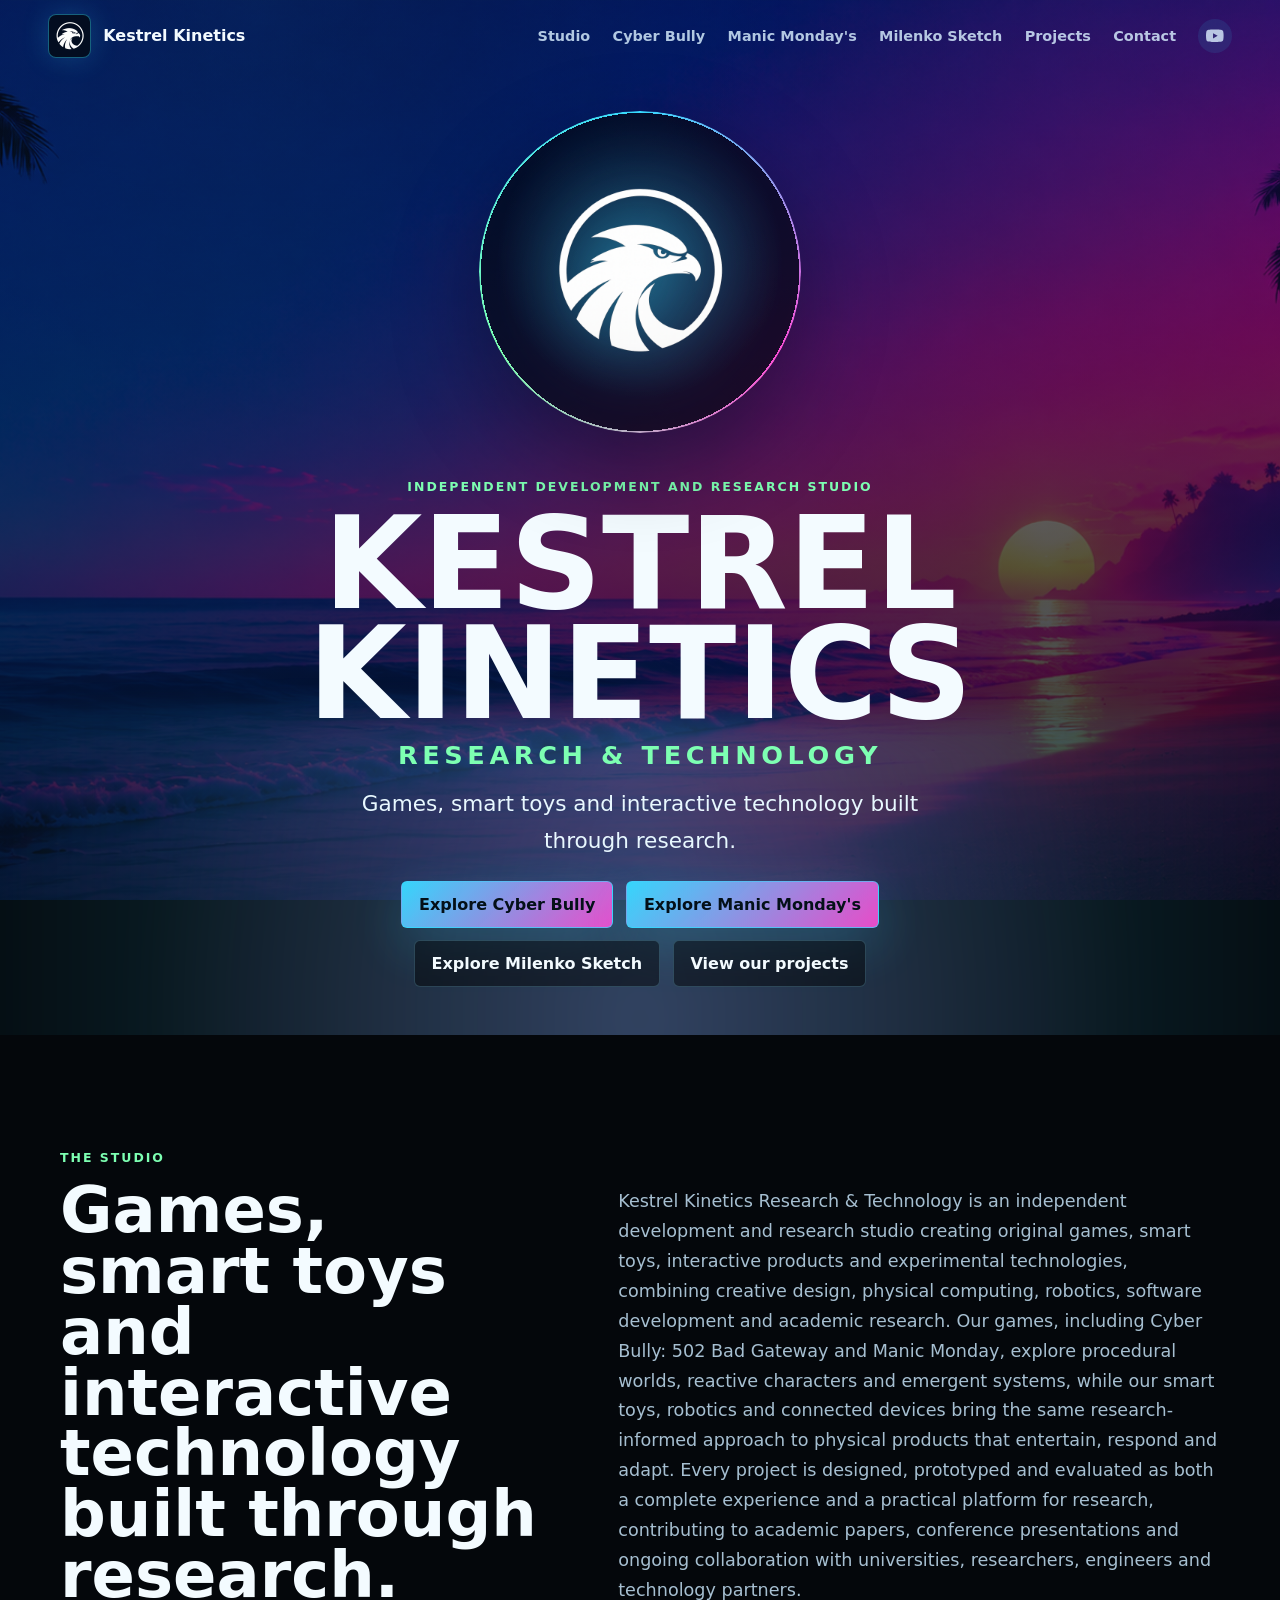
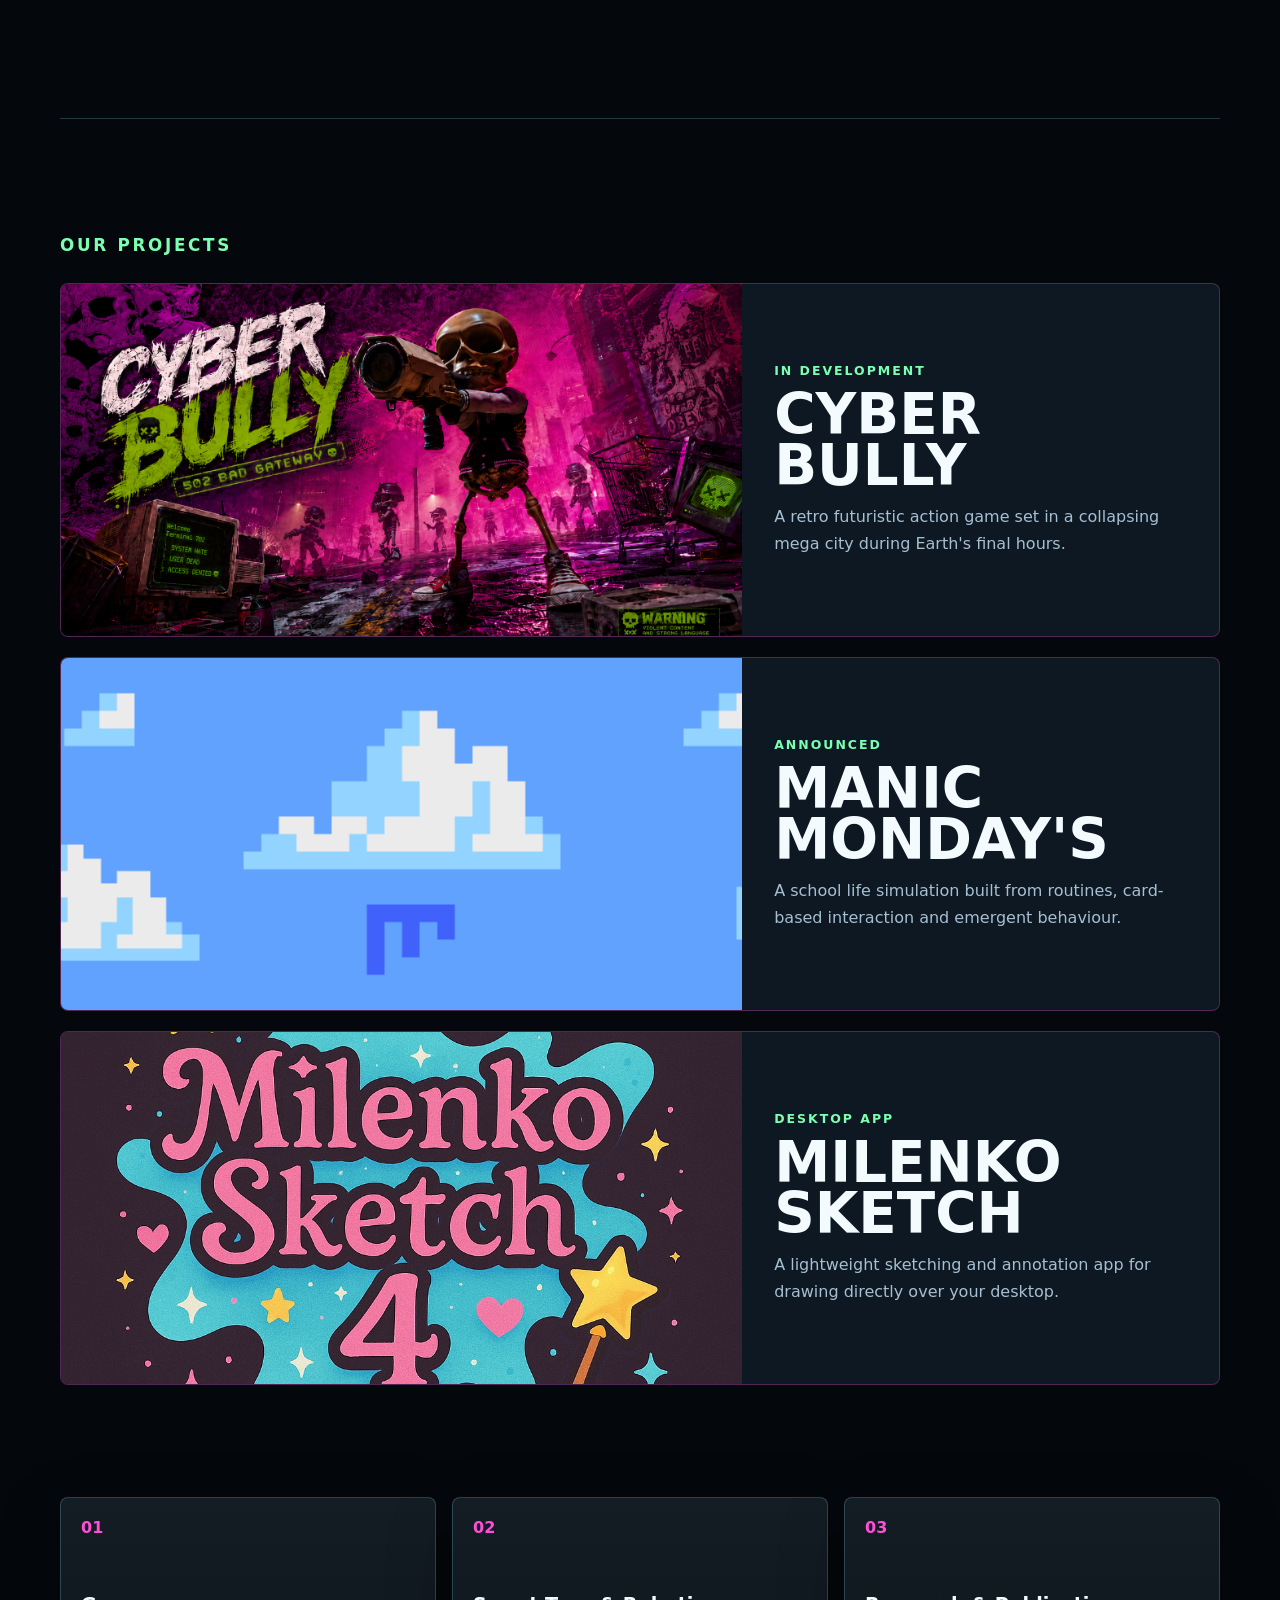
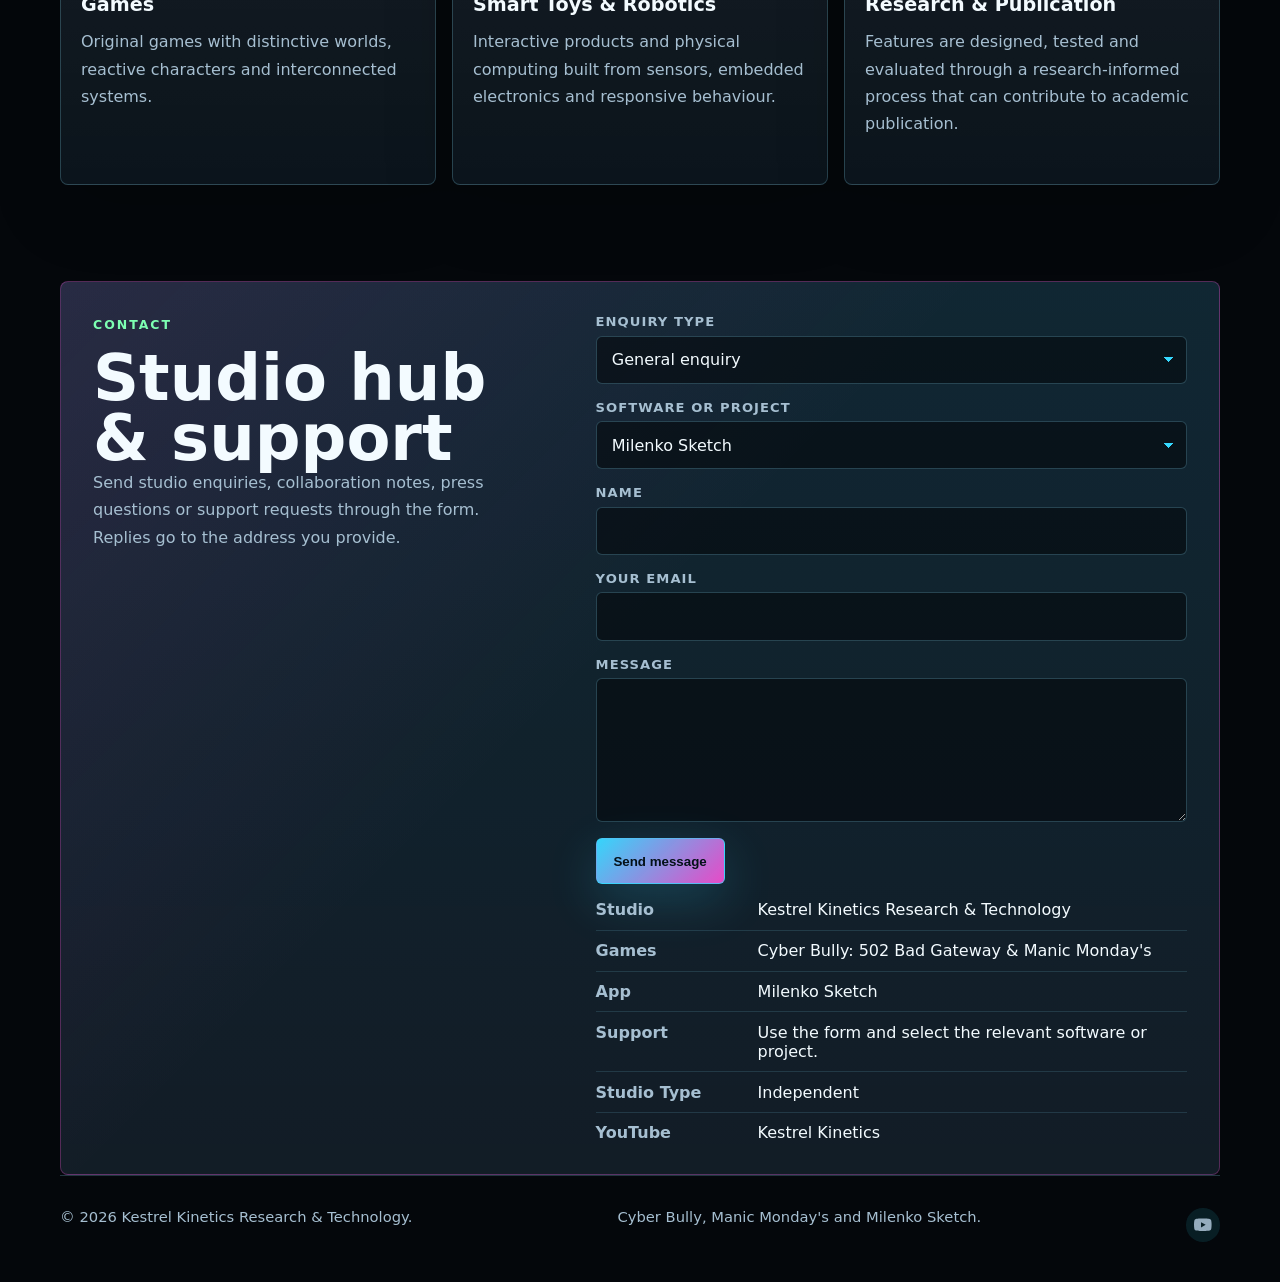
==== index.html @ 4577c418 "Update navigation links and adjust project media styles for improved layout" ====
<!doctype html>
<html lang="en">
  <head>
    <meta charset="utf-8">
    <meta name="viewport" content="width=device-width, initial-scale=1">
    <meta name="description" content="Kestrel Kinetics Research & Technology is an independent development and research studio creating original games, smart toys, interactive products and experimental technologies.">
    <meta property="og:title" content="Kestrel Kinetics Research & Technology">
    <meta property="og:description" content="Games, smart toys, robotics and interactive technology built through research.">
    <meta property="og:type" content="website">
    <meta property="og:image" content="assets/images/studio/kestrel-logo.png">
    <meta name="theme-color" content="#071018">
    <title>Kestrel Kinetics Research &amp; Technology</title>
    <link rel="icon" href="assets/icons/kestrel.ico">
    <link rel="preload" href="assets/images/studio/background.png" as="image">
    <link rel="preload" href="assets/images/studio/kestrel-logo.png" as="image">
    <link rel="preload" href="assets/images/cyber-bully/gallery/title.png" as="image">
    <link rel="stylesheet" href="assets/styles.css">
  </head>
  <body class="studio-page">
    <header class="site-header" data-header>
      <a class="brand" href="./" aria-label="Kestrel Kinetics home">
        <span class="brand-logo-frame">
          <img class="brand-logo" src="assets/images/studio/kestrel-logo.png" alt="">
        </span>
        <span class="brand-name">
          <span>Kestrel Kinetics</span>
        </span>
      </a>
      <nav class="site-nav" aria-label="Primary navigation">
        <a href="./">Studio</a>
        <a href="cyber-bully/">Cyber Bully</a>
        <a href="manic-mondays/">Manic Monday's</a>
        <a href="milenko-sketch/">Milenko Sketch</a>
        <a href="#projects">Projects</a>
        <a href="#contact">Contact</a>
        <a class="social-link" href="https://www.youtube.com/channel/UCz3y3QE94tcpIeu4bHGpVcw" target="_blank" rel="noopener" aria-label="Kestrel Kinetics on YouTube">
          <svg viewBox="0 0 24 24" aria-hidden="true" focusable="false"><path d="M23.5 6.2a3 3 0 0 0-2.1-2.1C19.4 3.5 12 3.5 12 3.5s-7.4 0-9.4.6A3 3 0 0 0 .5 6.2 31.6 31.6 0 0 0 0 12a31.6 31.6 0 0 0 .5 5.8 3 3 0 0 0 2.1 2.1c2 .6 9.4.6 9.4.6s7.4 0 9.4-.6a3 3 0 0 0 2.1-2.1A31.6 31.6 0 0 0 24 12a31.6 31.6 0 0 0-.5-5.8ZM9.6 15.6V8.4l6.3 3.6Z"/></svg>
        </a>
      </nav>
    </header>

    <main id="top">
      <section class="studio-hero" aria-label="Kestrel Kinetics Research & Technology studio introduction">
        <div class="studio-logo-stage">
          <span class="studio-logo-ring" aria-hidden="true"></span>
          <img src="assets/images/studio/kestrel-logo.png" alt="Kestrel Kinetics Research & Technology logo">
        </div>
        <div class="studio-hero-copy">
          <p class="eyebrow">Independent development and research studio</p>
          <h1 class="studio-title">
            <span>Kestrel Kinetics</span>
            <span class="title-subtitle">Research &amp; Technology</span>
          </h1>
          <p class="hero-copy">Games, smart toys and interactive technology built through research.</p>
          <div class="hero-actions">
            <a class="button button-primary" href="cyber-bully/">Explore Cyber Bully</a>
            <a class="button button-primary" href="manic-mondays/">Explore Manic Monday's</a>
            <a class="button button-secondary" href="milenko-sketch/">Explore Milenko Sketch</a>
            <a class="button button-secondary" href="#projects">View our projects</a>
          </div>
        </div>
      </section>

      <section class="section split" id="studio">
        <div>
          <p class="eyebrow">The studio</p>
          <h2>Games, smart toys and interactive technology built through research.</h2>
        </div>
        <div class="intro-copy">
          <p>Kestrel Kinetics Research &amp; Technology is an independent development and research studio creating original games, smart toys, interactive products and experimental technologies, combining creative design, physical computing, robotics, software development and academic research. Our games, including Cyber Bully: 502 Bad Gateway and Manic Monday, explore procedural worlds, reactive characters and emergent systems, while our smart toys, robotics and connected devices bring the same research-informed approach to physical products that entertain, respond and adapt. Every project is designed, prototyped and evaluated as both a complete experience and a practical platform for research, contributing to academic papers, conference presentations and ongoing collaboration with universities, researchers, engineers and technology partners.</p>
        </div>
      </section>

      <section class="section project-section" id="projects">
        <div class="section-heading">
          <p class="eyebrow">Our projects</p>
        </div>
        <div class="project-grid">
          <a class="project-panel" href="cyber-bully/">
            <span class="project-media">
              <img src="assets/images/cyber-bully/gallery/title.png" alt="Cyber Bully: 502 Bad Gateway title art with a skeletal fighter in a neon ruined city.">
            </span>
            <span class="project-copy">
              <span class="project-kicker">In development</span>
              <strong>Cyber Bully</strong>
              <span>A retro futuristic action game set in a collapsing mega city during Earth's final hours.</span>
            </span>
          </a>
          <a class="project-panel" href="manic-mondays/">
            <span class="project-media">
              <img src="assets/images/manic-mondays/EdSplashV4.bmp" alt="Manic Monday's concept splash art.">
            </span>
            <span class="project-copy">
              <span class="project-kicker">Announced</span>
              <strong>Manic Monday's</strong>
              <span>A school life simulation built from routines, card-based interaction and emergent behaviour.</span>
            </span>
          </a>
          <a class="project-panel" href="milenko-sketch/">
            <span class="project-media">
              <img src="assets/images/milenko-sketch/hero.png" alt="Milenko Sketch app mockup showing a transparent desktop drawing overlay with animation and palette tools.">
            </span>
            <span class="project-copy">
              <span class="project-kicker">Desktop app</span>
              <strong>Milenko Sketch</strong>
              <span>A lightweight sketching and annotation app for drawing directly over your desktop.</span>
            </span>
          </a>
        </div>
      </section>

      <section class="feature-grid" aria-label="Studio focus areas">
        <article class="feature-card">
          <span class="card-number">01</span>
          <h3>Games</h3>
          <p>Original games with distinctive worlds, reactive characters and interconnected systems.</p>
        </article>
        <article class="feature-card">
          <span class="card-number">02</span>
          <h3>Smart Toys &amp; Robotics</h3>
          <p>Interactive products and physical computing built from sensors, embedded electronics and responsive behaviour.</p>
        </article>
        <article class="feature-card">
          <span class="card-number">03</span>
          <h3>Research &amp; Publication</h3>
          <p>Features are designed, tested and evaluated through a research-informed process that can contribute to academic publication.</p>
        </article>
      </section>

      <section class="press-band contact-band" id="contact">
        <div>
          <p class="eyebrow">Contact</p>
          <h2>Studio hub &amp; support</h2>
          <p>Send studio enquiries, collaboration notes, press questions or support requests through the form. Replies go to the address you provide.</p>
        </div>
        <div class="contact-panel">
          <form class="contact-form" action="/api/contact" method="post" data-contact-form>
            <label class="form-field">
              <span>Enquiry type</span>
              <select name="type" required>
                <option value="General enquiry">General enquiry</option>
                <option value="Support">Support</option>
                <option value="Press or collaboration">Press or collaboration</option>
              </select>
            </label>
            <label class="form-field">
              <span>Software or project</span>
              <select name="project" required>
                <option value="Milenko Sketch">Milenko Sketch</option>
                <option value="Cyber Bully">Cyber Bully</option>
                <option value="Manic Monday's">Manic Monday's</option>
              </select>
            </label>
            <label class="form-field">
              <span>Name</span>
              <input type="text" name="name" autocomplete="name" maxlength="80" required>
            </label>
            <label class="form-field">
              <span>Your email</span>
              <input type="email" name="email" autocomplete="email" maxlength="254" required>
            </label>
            <label class="form-field">
              <span>Message</span>
              <textarea name="message" rows="6" maxlength="3000" required></textarea>
            </label>
            <label class="contact-honeypot" aria-hidden="true">
              <span>Website</span>
              <input type="text" name="website" tabindex="-1" autocomplete="off">
            </label>
            <div class="contact-actions">
              <button class="button button-primary" type="submit">Send message</button>
              <p class="contact-status" data-contact-status role="status" aria-live="polite"></p>
            </div>
          </form>
          <dl class="facts">
            <div>
              <dt>Studio</dt>
              <dd>Kestrel Kinetics Research &amp; Technology</dd>
            </div>
            <div>
              <dt>Games</dt>
              <dd><a href="cyber-bully/">Cyber Bully: 502 Bad Gateway</a> &amp; <a href="manic-mondays/">Manic Monday's</a></dd>
            </div>
            <div>
              <dt>App</dt>
              <dd><a href="milenko-sketch/">Milenko Sketch</a></dd>
            </div>
            <div>
              <dt>Support</dt>
              <dd>Use the form and select the relevant software or project.</dd>
            </div>
            <div>
              <dt>Studio Type</dt>
              <dd>Independent</dd>
            </div>
            <div>
              <dt>YouTube</dt>
              <dd><a href="https://www.youtube.com/channel/UCz3y3QE94tcpIeu4bHGpVcw" target="_blank" rel="noopener">Kestrel Kinetics</a></dd>
            </div>
          </dl>
        </div>
      </section>
    </main>

    <footer class="site-footer">
      <span>&copy; <span data-year>2026</span> Kestrel Kinetics Research &amp; Technology.</span>
      <span><a href="cyber-bully/">Cyber Bully</a>, <a href="manic-mondays/">Manic Monday's</a> and <a href="milenko-sketch/">Milenko Sketch</a>.</span>
      <a class="social-link" href="https://www.youtube.com/channel/UCz3y3QE94tcpIeu4bHGpVcw" target="_blank" rel="noopener" aria-label="Kestrel Kinetics on YouTube">
        <svg viewBox="0 0 24 24" aria-hidden="true" focusable="false"><path d="M23.5 6.2a3 3 0 0 0-2.1-2.1C19.4 3.5 12 3.5 12 3.5s-7.4 0-9.4.6A3 3 0 0 0 .5 6.2 31.6 31.6 0 0 0 0 12a31.6 31.6 0 0 0 .5 5.8 3 3 0 0 0 2.1 2.1c2 .6 9.4.6 9.4.6s7.4 0 9.4-.6a3 3 0 0 0 2.1-2.1A31.6 31.6 0 0 0 24 12a31.6 31.6 0 0 0-.5-5.8ZM9.6 15.6V8.4l6.3 3.6Z"/></svg>
      </a>
    </footer>

    <script src="assets/script.js"></script>
  </body>
</html>
---- assets/styles.css ----
:root {
  color-scheme: dark;
  --bg: #071018;
  --bg-deep: #04070b;
  --panel: rgba(8, 18, 28, 0.78);
  --panel-solid: #0d1822;
  --text: #f3fbff;
  --muted: #a6bfd1;
  --line: rgba(135, 227, 255, 0.22);
  --cyan: #36d9ff;
  --pink: #ff4fd8;
  --amber: #ffc15a;
  --green: #7dffb2;
  --shadow: rgba(0, 0, 0, 0.45);
  font-family: Inter, ui-sans-serif, system-ui, -apple-system, BlinkMacSystemFont, "Segoe UI", sans-serif;
}

* {
  box-sizing: border-box;
}

html {
  scroll-behavior: smooth;
}

body {
  margin: 0;
  min-width: 320px;
  background:
    radial-gradient(circle at 20% 0%, rgba(54, 217, 255, 0.14), transparent 32rem),
    radial-gradient(circle at 88% 24%, rgba(255, 79, 216, 0.12), transparent 28rem),
    linear-gradient(180deg, var(--bg), var(--bg-deep) 62%);
  color: var(--text);
}

body.studio-page {
  background: var(--bg-deep);
}

body.studio-page::before {
  z-index: 0;
  opacity: 1;
  background:
    linear-gradient(180deg, rgba(4, 7, 11, 0.42), rgba(4, 7, 11, 0.82)),
    radial-gradient(circle at 20% 0%, rgba(54, 217, 255, 0.12), transparent 32rem),
    radial-gradient(circle at 88% 24%, rgba(255, 79, 216, 0.12), transparent 28rem),
    url("images/studio/background.png");
  background-position: center;
  background-repeat: no-repeat;
  background-size: auto, auto, auto, cover;
  mask-image: none;
}

body.studio-page main,
body.studio-page .site-footer {
  position: relative;
  z-index: 1;
}

body::before {
  position: fixed;
  inset: 0;
  z-index: -1;
  pointer-events: none;
  content: "";
  opacity: 0.2;
  background-image:
    linear-gradient(rgba(255, 255, 255, 0.04) 1px, transparent 1px),
    linear-gradient(90deg, rgba(255, 255, 255, 0.04) 1px, transparent 1px);
  background-size: 44px 44px;
  mask-image: linear-gradient(180deg, rgba(0, 0, 0, 0.95), transparent 80%);
}

a {
  color: inherit;
  text-decoration: none;
}

img {
  display: block;
  max-width: 100%;
}

.site-header {
  position: fixed;
  top: 0;
  left: 0;
  right: 0;
  z-index: 20;
  display: flex;
  align-items: center;
  justify-content: space-between;
  gap: 1.5rem;
  padding: 0.9rem clamp(1rem, 4vw, 3rem);
  border-bottom: 1px solid transparent;
  transition: background 180ms ease, border-color 180ms ease, backdrop-filter 180ms ease;
}

.site-header.is-scrolled {
  border-color: var(--line);
  background: rgba(4, 7, 11, 0.82);
  backdrop-filter: blur(14px);
}

.brand {
  display: inline-flex;
  align-items: center;
  gap: 0.75rem;
  min-width: 0;
}

.brand-logo-frame {
  display: grid;
  width: 2.7rem;
  height: 2.7rem;
  flex: 0 0 auto;
  place-items: center;
  border: 1px solid rgba(54, 217, 255, 0.42);
  border-radius: 8px;
  background: rgba(4, 7, 11, 0.72);
  box-shadow: 0 0 28px rgba(54, 217, 255, 0.2);
}

.brand-logo {
  width: 2rem;
  height: 2rem;
  object-fit: contain;
}

.brand-name {
  display: block;
  max-width: 24rem;
  color: var(--text);
  font-weight: 900;
  line-height: 1.05;
}

.site-nav {
  display: flex;
  align-items: center;
  justify-content: flex-end;
  gap: clamp(0.7rem, 2.5vw, 1.4rem);
  color: #d8efff;
  font-size: 0.9rem;
  font-weight: 700;
}

.site-nav a {
  opacity: 0.82;
  transition: color 160ms ease, opacity 160ms ease;
}

.social-link {
  display: inline-flex;
  flex: 0 0 auto;
  align-items: center;
  justify-content: center;
  width: 2.1rem;
  height: 2.1rem;
  border-radius: 50%;
  background: rgba(54, 217, 255, 0.12);
  opacity: 0.9;
  transition: transform 160ms ease, background 160ms ease, opacity 160ms ease;
}

.social-link svg {
  width: 1.1rem;
  height: 1.1rem;
  fill: currentColor;
}

.social-link:hover,
.social-link:focus-visible {
  transform: translateY(-2px);
  background: rgba(54, 217, 255, 0.24);
  opacity: 1;
}

.site-footer .social-link {
  color: var(--muted);
}

.site-nav a:hover,
.site-nav a:focus-visible,
.site-footer a:hover,
.site-footer a:focus-visible,
.facts a:hover,
.facts a:focus-visible {
  color: var(--cyan);
  opacity: 1;
}

.studio-hero,
.hero {
  position: relative;
  min-height: 100svh;
  overflow: hidden;
  padding: 7rem clamp(1rem, 6vw, 5rem) 3rem;
  isolation: isolate;
}

.studio-hero {
  display: flex;
  flex-direction: column;
  align-items: center;
  justify-content: center;
  gap: clamp(1.5rem, 5vw, 2.75rem);
  text-align: center;
}

.studio-hero::after {
  position: absolute;
  inset: auto -10vw -18rem -10vw;
  z-index: -1;
  height: 38rem;
  content: "";
  background:
    linear-gradient(90deg, transparent, rgba(54, 217, 255, 0.24), transparent),
    radial-gradient(circle, rgba(255, 79, 216, 0.18), transparent 62%);
  filter: blur(18px);
}

.studio-logo-stage {
  position: relative;
  display: grid;
  place-items: center;
  width: min(20rem, 70vw);
  height: min(20rem, 70vw);
  border-radius: 50%;
  background:
    radial-gradient(circle at 50% 45%, rgba(54, 217, 255, 0.26), transparent 60%),
    rgba(4, 7, 11, 0.64);
  box-shadow: 0 30px 90px rgba(0, 0, 0, 0.32);
  animation: logo-float 7s ease-in-out infinite;
}

.studio-logo-ring {
  position: absolute;
  inset: -1px;
  border-radius: 50%;
  background: conic-gradient(from 0deg, var(--cyan), var(--pink), var(--green), var(--cyan));
  -webkit-mask: radial-gradient(closest-side, transparent calc(100% - 2px), #000 calc(100% - 2px));
  mask: radial-gradient(closest-side, transparent calc(100% - 2px), #000 calc(100% - 2px));
  animation: logo-spin 12s linear infinite;
}

.studio-logo-stage img {
  width: 60%;
  max-height: 60%;
  object-fit: contain;
  filter: drop-shadow(0 0 36px rgba(54, 217, 255, 0.4));
}

@keyframes logo-spin {
  to {
    transform: rotate(360deg);
  }
}

@keyframes logo-float {
  0%,
  100% {
    transform: translateY(0);
  }
  50% {
    transform: translateY(-0.6rem);
  }
}

.studio-hero-copy {
  display: flex;
  flex-direction: column;
  align-items: center;
  width: min(44rem, 100%);
}

.studio-hero-copy .hero-actions {
  justify-content: center;
}

.hero {
  display: grid;
}

.hero-image,
.hero-shade {
  position: absolute;
  inset: 0;
  width: 100%;
  height: 100%;
}

.hero-image {
  z-index: -3;
  object-fit: cover;
  object-position: center;
}

.hero-shade {
  z-index: -2;
  background:
    linear-gradient(90deg, rgba(4, 7, 11, 0.16), rgba(4, 7, 11, 0.36) 38%, rgba(4, 7, 11, 0.82) 70%),
    linear-gradient(180deg, rgba(4, 7, 11, 0.28), rgba(4, 7, 11, 0.1) 45%, rgba(4, 7, 11, 0.94));
}

.hero-content {
  align-self: center;
  justify-self: end;
  width: min(43rem, 100%);
  padding-top: 3rem;
  text-shadow: 0 2px 24px var(--shadow);
}

.eyebrow {
  margin: 0 0 0.75rem;
  color: var(--green);
  font-size: 0.78rem;
  font-weight: 900;
  letter-spacing: 0.16em;
  text-transform: uppercase;
}

h1,
h2,
h3,
p {
  margin-top: 0;
}

h1 {
  margin-bottom: 1rem;
  font-size: clamp(3.2rem, 10vw, 8.8rem);
  line-height: 0.86;
  text-transform: uppercase;
}

.studio-hero h1 {
  max-width: 18ch;
  margin-inline: auto;
}

.studio-title span:first-child,
.game-title span:first-child,
.title-subtitle {
  display: block;
}

.title-subtitle {
  margin-top: 0.7rem;
  color: var(--green);
  font-size: clamp(1rem, 2vw, 1.6rem);
  font-weight: 900;
  letter-spacing: 0.18em;
  line-height: 1.15;
}

h2 {
  margin-bottom: 0;
  font-size: clamp(2.1rem, 5vw, 4.5rem);
  line-height: 0.95;
}

h3 {
  margin-bottom: 0.75rem;
  font-size: 1.2rem;
}

p {
  color: var(--muted);
  line-height: 1.7;
}

.hero-copy {
  max-width: 38rem;
  color: #e8f8ff;
  font-size: clamp(1rem, 1.9vw, 1.35rem);
}

.hero-actions,
.development-summary {
  display: flex;
  flex-wrap: wrap;
  gap: 0.8rem;
  align-items: center;
}

.button {
  display: inline-flex;
  min-height: 2.9rem;
  align-items: center;
  justify-content: center;
  border: 1px solid var(--line);
  border-radius: 6px;
  padding: 0.8rem 1.05rem;
  font-weight: 900;
  transition: transform 160ms ease, border-color 160ms ease, background 160ms ease, box-shadow 160ms ease;
}

.button:hover,
.button:focus-visible,
.project-panel:hover,
.project-panel:focus-visible {
  transform: translateY(-2px);
}

.button-primary {
  border-color: rgba(54, 217, 255, 0.64);
  background: linear-gradient(135deg, rgba(54, 217, 255, 0.98), rgba(255, 79, 216, 0.9));
  box-shadow: 0 16px 50px rgba(54, 217, 255, 0.2);
  color: #041018;
}

.button-secondary {
  background: rgba(4, 7, 11, 0.52);
  color: var(--text);
}

.button-steam {
  border-color: rgba(125, 255, 178, 0.58);
  background: rgba(4, 7, 11, 0.68);
  color: var(--green);
}

.button-disabled {
  cursor: not-allowed;
  opacity: 0.72;
}

.button-disabled:hover,
.button-disabled:focus-visible {
  transform: none;
}

.status-panel {
  position: absolute;
  left: clamp(1rem, 6vw, 5rem);
  bottom: 3rem;
  width: min(18rem, calc(100% - 2rem));
  border: 1px solid var(--line);
  border-radius: 8px;
  padding: 1rem;
  background: rgba(4, 7, 11, 0.68);
  box-shadow: 0 20px 60px rgba(0, 0, 0, 0.32);
  backdrop-filter: blur(12px);
}

.status-panel span,
.status-panel small {
  display: block;
  color: var(--muted);
}

.status-panel strong {
  display: block;
  margin: 0.2rem 0;
  color: var(--text);
  font-size: 1.55rem;
  line-height: 1;
}

.section,
.feature-grid,
.press-band,
.site-footer {
  width: min(1160px, calc(100% - 2rem));
  margin-inline: auto;
}

.section {
  padding: clamp(4rem, 9vw, 7rem) 0;
}

.split,
.section-heading,
.development {
  display: grid;
  grid-template-columns: minmax(0, 0.8fr) minmax(18rem, 1fr);
  gap: clamp(2rem, 6vw, 5rem);
  align-items: end;
}

.split p:last-child {
  margin-bottom: 0;
  font-size: 1.1rem;
}

.intro-copy p {
  font-size: 1.1rem;
}

.intro-copy p:last-child {
  margin-bottom: 0;
}

.project-section {
  border-top: 1px solid var(--line);
}

.section-heading {
  margin-bottom: 1.5rem;
}

.section-heading > p:last-child {
  margin-bottom: 0;
  font-size: 1.05rem;
}

.project-grid {
  display: grid;
  gap: 1.25rem;
}

.project-panel {
  display: grid;
  grid-template-columns: minmax(18rem, 1fr) minmax(16rem, 0.7fr);
  overflow: hidden;
  border: 1px solid rgba(255, 79, 216, 0.28);
  border-radius: 8px;
  background: var(--panel-solid);
  transition: transform 160ms ease, border-color 160ms ease, box-shadow 160ms ease;
}

.project-panel:hover,
.project-panel:focus-visible {
  border-color: rgba(54, 217, 255, 0.46);
  box-shadow: 0 24px 70px rgba(54, 217, 255, 0.12);
}

.project-panel-placeholder {
  opacity: 0.72;
}

.project-media {
  height: clamp(16rem, 32vw, 22rem);
  min-height: 0;
}

.project-media-placeholder {
  display: block;
  background:
    repeating-linear-gradient(135deg, rgba(255, 255, 255, 0.04) 0 2px, transparent 2px 14px),
    var(--panel);
}

.project-media img {
  width: 100%;
  height: 100%;
  object-fit: cover;
}

.project-copy {
  display: grid;
  align-content: center;
  gap: 0.75rem;
  padding: clamp(1.25rem, 4vw, 2rem);
}

.project-kicker {
  color: var(--green);
  font-size: 0.78rem;
  font-weight: 900;
  letter-spacing: 0.16em;
  text-transform: uppercase;
}

.project-copy strong {
  font-size: clamp(2rem, 4.4vw, 4.2rem);
  line-height: 0.9;
  text-transform: uppercase;
}

.project-copy span:last-child {
  color: var(--muted);
  line-height: 1.7;
}

.feature-grid {
  display: grid;
  grid-template-columns: repeat(3, minmax(0, 1fr));
  gap: 1rem;
  padding-bottom: clamp(4rem, 8vw, 6rem);
}

.compact-grid {
  padding-bottom: clamp(2rem, 5vw, 4rem);
}

.feature-card,
.systems-list article {
  border: 1px solid var(--line);
  border-radius: 8px;
  background:
    linear-gradient(180deg, rgba(255, 255, 255, 0.055), rgba(255, 255, 255, 0.018)),
    var(--panel);
  box-shadow: 0 22px 70px rgba(0, 0, 0, 0.18);
}

.feature-card {
  min-height: 18rem;
  padding: 1.25rem;
}

.feature-card p,
.systems-list p {
  margin-bottom: 0;
}

.card-number {
  display: inline-block;
  margin-bottom: 3.5rem;
  color: var(--pink);
  font-weight: 900;
}

.systems {
  border-top: 1px solid var(--line);
}

.magazine-section {
  border-top: 1px solid var(--line);
}

.gallery-note {
  max-width: 42rem;
  margin-bottom: 1.2rem;
  color: var(--green);
  font-size: 0.9rem;
  font-weight: 800;
}

.magazine-layout {
  max-width: 46rem;
  margin: 0 auto;
}

.magazine-layout::after {
  content: "";
  display: table;
  clear: both;
}

.magazine-copy {
  margin-bottom: clamp(1.5rem, 4vw, 2.5rem);
}

.magazine-copy::after {
  content: "";
  display: table;
  clear: both;
}

.magazine-copy p:first-of-type::first-letter {
  float: left;
  margin: 0.02em 0.08em 0 0;
  color: var(--pink);
  font-size: 3.4em;
  font-weight: 900;
  line-height: 0.78;
}

.magazine-image {
  position: relative;
  float: left;
  width: min(100%, 14rem);
  height: auto;
  margin: 0 clamp(1rem, 3vw, 1.5rem) 0.5rem 0;
  border: 1px solid rgba(135, 227, 255, 0.24);
  border-radius: 8px;
  object-fit: cover;
  aspect-ratio: 4 / 3;
  box-shadow: 0 30px 90px rgba(0, 0, 0, 0.24);
  shape-outside: inset(0 round 8px);
  transition: transform 260ms ease, filter 260ms ease;
}

.magazine-image.is-right {
  float: right;
  margin: 0 0 0.5rem clamp(1rem, 3vw, 1.5rem);
}

.magazine-image.is-featured {
  width: min(100%, 18rem);
}

.magazine-image:hover {
  filter: saturate(1.08) contrast(1.06);
  transform: scale(1.02);
}

.magazine-copy .card-number {
  margin-bottom: 0.6rem;
}

.magazine-copy h3 {
  font-size: clamp(1.5rem, 3vw, 2.1rem);
  line-height: 1;
  text-transform: uppercase;
}

.magazine-copy p {
  margin-bottom: 0;
  font-size: clamp(1rem, 1.8vw, 1.16rem);
}

.screenshot-gallery {
  max-width: 46rem;
  margin: clamp(2.5rem, 6vw, 4rem) auto 0;
}

.screenshot-gallery-label {
  margin: 0 0 0.75rem;
  color: var(--pink);
  font-size: 0.78rem;
  font-weight: 900;
  letter-spacing: 0.16em;
  text-transform: uppercase;
  text-align: center;
}

.screenshot-gallery-viewport {
  position: relative;
  overflow: hidden;
  min-height: clamp(16rem, 40vw, 28rem);
  border: 1px solid rgba(135, 227, 255, 0.24);
  border-radius: 8px;
  background: var(--panel-solid);
  box-shadow: 0 30px 90px rgba(0, 0, 0, 0.24);
}

.screenshot-gallery-image {
  display: block;
  width: 100%;
  height: 100%;
  object-fit: cover;
}

.screenshot-gallery-arrow {
  position: absolute;
  top: 50%;
  display: grid;
  width: 2.6rem;
  height: 2.6rem;
  align-items: center;
  justify-content: center;
  transform: translateY(-50%);
  border: 1px solid rgba(135, 227, 255, 0.32);
  border-radius: 50%;
  background: rgba(4, 7, 11, 0.62);
  color: var(--text);
  font-size: 1.4rem;
  line-height: 1;
  cursor: pointer;
  transition: background 160ms ease, border-color 160ms ease;
}

.screenshot-gallery-arrow:hover,
.screenshot-gallery-arrow:focus-visible {
  border-color: rgba(54, 217, 255, 0.6);
  background: rgba(4, 7, 11, 0.85);
}

.screenshot-gallery-prev {
  left: 0.75rem;
}

.screenshot-gallery-next {
  right: 0.75rem;
}

.screenshot-gallery-count {
  margin: 0.6rem 0 0;
  color: var(--muted);
  font-size: 0.85rem;
  text-align: center;
}

.systems-list {
  display: grid;
  gap: 0.8rem;
}

.systems-list article {
  display: grid;
  grid-template-columns: minmax(12rem, 0.4fr) minmax(0, 1fr);
  gap: 1rem;
  align-items: start;
  padding: 1rem;
}

.press-band {
  display: grid;
  grid-template-columns: minmax(0, 0.72fr) minmax(20rem, 1fr);
  gap: clamp(2rem, 6vw, 5rem);
  align-items: start;
  border: 1px solid rgba(255, 79, 216, 0.28);
  border-radius: 8px;
  padding: clamp(1.25rem, 4vw, 2rem);
  background:
    linear-gradient(135deg, rgba(255, 79, 216, 0.1), transparent 45%),
    linear-gradient(180deg, rgba(54, 217, 255, 0.08), rgba(255, 255, 255, 0.018)),
    var(--panel-solid);
}

.contact-panel,
.contact-form {
  display: grid;
  gap: 1rem;
}

.form-field {
  display: grid;
  gap: 0.4rem;
}

.form-field span {
  color: var(--muted);
  font-size: 0.82rem;
  font-weight: 900;
  letter-spacing: 0.08em;
  text-transform: uppercase;
}

.contact-form input,
.contact-form select,
.contact-form textarea {
  width: 100%;
  border: 1px solid rgba(135, 227, 255, 0.24);
  border-radius: 6px;
  padding: 0.85rem 0.95rem;
  background: rgba(4, 7, 11, 0.58);
  color: var(--text);
  font: inherit;
}

.contact-form input:focus,
.contact-form select:focus,
.contact-form textarea:focus {
  border-color: rgba(54, 217, 255, 0.72);
  box-shadow: 0 0 0 3px rgba(54, 217, 255, 0.16);
  outline: 0;
}

.contact-form select {
  appearance: none;
  background-image:
    linear-gradient(45deg, transparent 50%, var(--cyan) 50%),
    linear-gradient(135deg, var(--cyan) 50%, transparent 50%);
  background-position:
    calc(100% - 1.1rem) 50%,
    calc(100% - 0.8rem) 50%;
  background-repeat: no-repeat;
  background-size: 0.35rem 0.35rem;
}

.contact-form textarea {
  min-height: 9rem;
  resize: vertical;
}

.contact-honeypot {
  position: absolute;
  left: -100vw;
}

.contact-actions {
  display: flex;
  flex-wrap: wrap;
  gap: 0.85rem;
  align-items: center;
}

.contact-status {
  min-height: 1.4rem;
  margin: 0;
  color: var(--muted);
  font-weight: 800;
}

.contact-status.is-success {
  color: var(--green);
}

.contact-status.is-error {
  color: #ffb4d4;
}

.button:disabled {
  cursor: wait;
  opacity: 0.62;
}

.facts {
  display: grid;
  gap: 0.65rem;
  margin: 0;
}

.facts div {
  display: grid;
  grid-template-columns: minmax(8rem, 0.34fr) minmax(0, 1fr);
  gap: 1rem;
  border-bottom: 1px solid rgba(135, 227, 255, 0.14);
  padding-bottom: 0.65rem;
}

.facts div:last-child {
  border-bottom: 0;
  padding-bottom: 0;
}

dt {
  color: var(--muted);
  font-weight: 800;
}

dd {
  margin: 0;
  color: var(--text);
}

.development {
  align-items: start;
}

.development .section-heading {
  display: block;
  margin-bottom: 0;
}

.development-panel {
  border-left: 3px solid var(--cyan);
  padding-left: 1rem;
}

.development-summary {
  align-items: flex-start;
  flex-direction: column;
  margin-bottom: 1.25rem;
}

.development-summary p {
  margin-bottom: 0.4rem;
}

.commit-status {
  margin-bottom: 1rem;
  color: var(--green);
  font-size: 0.9rem;
  font-weight: 800;
}

.commit-list {
  display: grid;
  gap: 0.75rem;
  max-height: 42rem;
  margin: 0;
  overflow: auto;
  padding: 0 0.4rem 0 0;
  list-style: none;
}

.commit-item {
  border: 1px solid var(--line);
  border-radius: 8px;
  padding: 0.9rem;
  background:
    linear-gradient(180deg, rgba(255, 255, 255, 0.045), rgba(255, 255, 255, 0.014)),
    rgba(8, 18, 28, 0.68);
}

.commit-title {
  display: inline-block;
  margin-bottom: 0.45rem;
  color: var(--text);
  font-weight: 900;
  line-height: 1.35;
}

.commit-meta {
  display: flex;
  flex-wrap: wrap;
  gap: 0.45rem 0.7rem;
  color: var(--muted);
  font-size: 0.84rem;
}

.commit-sha {
  color: var(--pink);
  font-family: ui-monospace, "Cascadia Code", "Consolas", monospace;
  font-weight: 900;
}

.site-footer {
  display: flex;
  flex-wrap: wrap;
  justify-content: space-between;
  gap: 0.75rem;
  border-top: 1px solid var(--line);
  padding: 2rem 0 2.5rem;
  color: var(--muted);
  font-size: 0.92rem;
}

@media (max-width: 900px) {
  .site-header {
    align-items: flex-start;
    flex-direction: column;
    gap: 0.8rem;
  }

  .site-nav {
    width: 100%;
    justify-content: flex-start;
    overflow-x: auto;
    padding-bottom: 0.1rem;
  }

  .split,
  .section-heading,
  .press-band,
  .development,
  .systems-list article,
  .project-panel {
    grid-template-columns: 1fr;
  }

  .magazine-image,
  .magazine-image.is-right {
    float: none;
    width: 100%;
    margin: 0 0 1rem;
  }

  .studio-hero {
    min-height: auto;
    padding-top: 9rem;
  }

  .studio-logo-stage {
    width: min(15rem, 70vw);
    height: min(15rem, 70vw);
  }

  .hero {
    min-height: 920px;
    padding-top: 9rem;
  }

  .hero-image {
    object-position: 43% center;
  }

  .hero-content {
    align-self: start;
    justify-self: start;
    padding-top: 1.5rem;
  }

  .hero-shade {
    background:
      linear-gradient(180deg, rgba(4, 7, 11, 0.6), rgba(4, 7, 11, 0.12) 45%, rgba(4, 7, 11, 0.94)),
      linear-gradient(90deg, rgba(4, 7, 11, 0.2), rgba(4, 7, 11, 0.42));
  }

  .feature-grid {
    grid-template-columns: 1fr;
  }

  .feature-card {
    min-height: auto;
  }

  .card-number {
    margin-bottom: 1.5rem;
  }
}

@media (max-width: 560px) {
  h1 {
    font-size: clamp(3.1rem, 18vw, 4.5rem);
  }

  .brand-name {
    max-width: 16rem;
  }

  .hero {
    min-height: 820px;
  }

  .hero-actions .button,
  .development-summary .button {
    width: 100%;
  }

  .status-panel {
    bottom: 1rem;
  }

  .facts div {
    grid-template-columns: 1fr;
    gap: 0.18rem;
  }

}
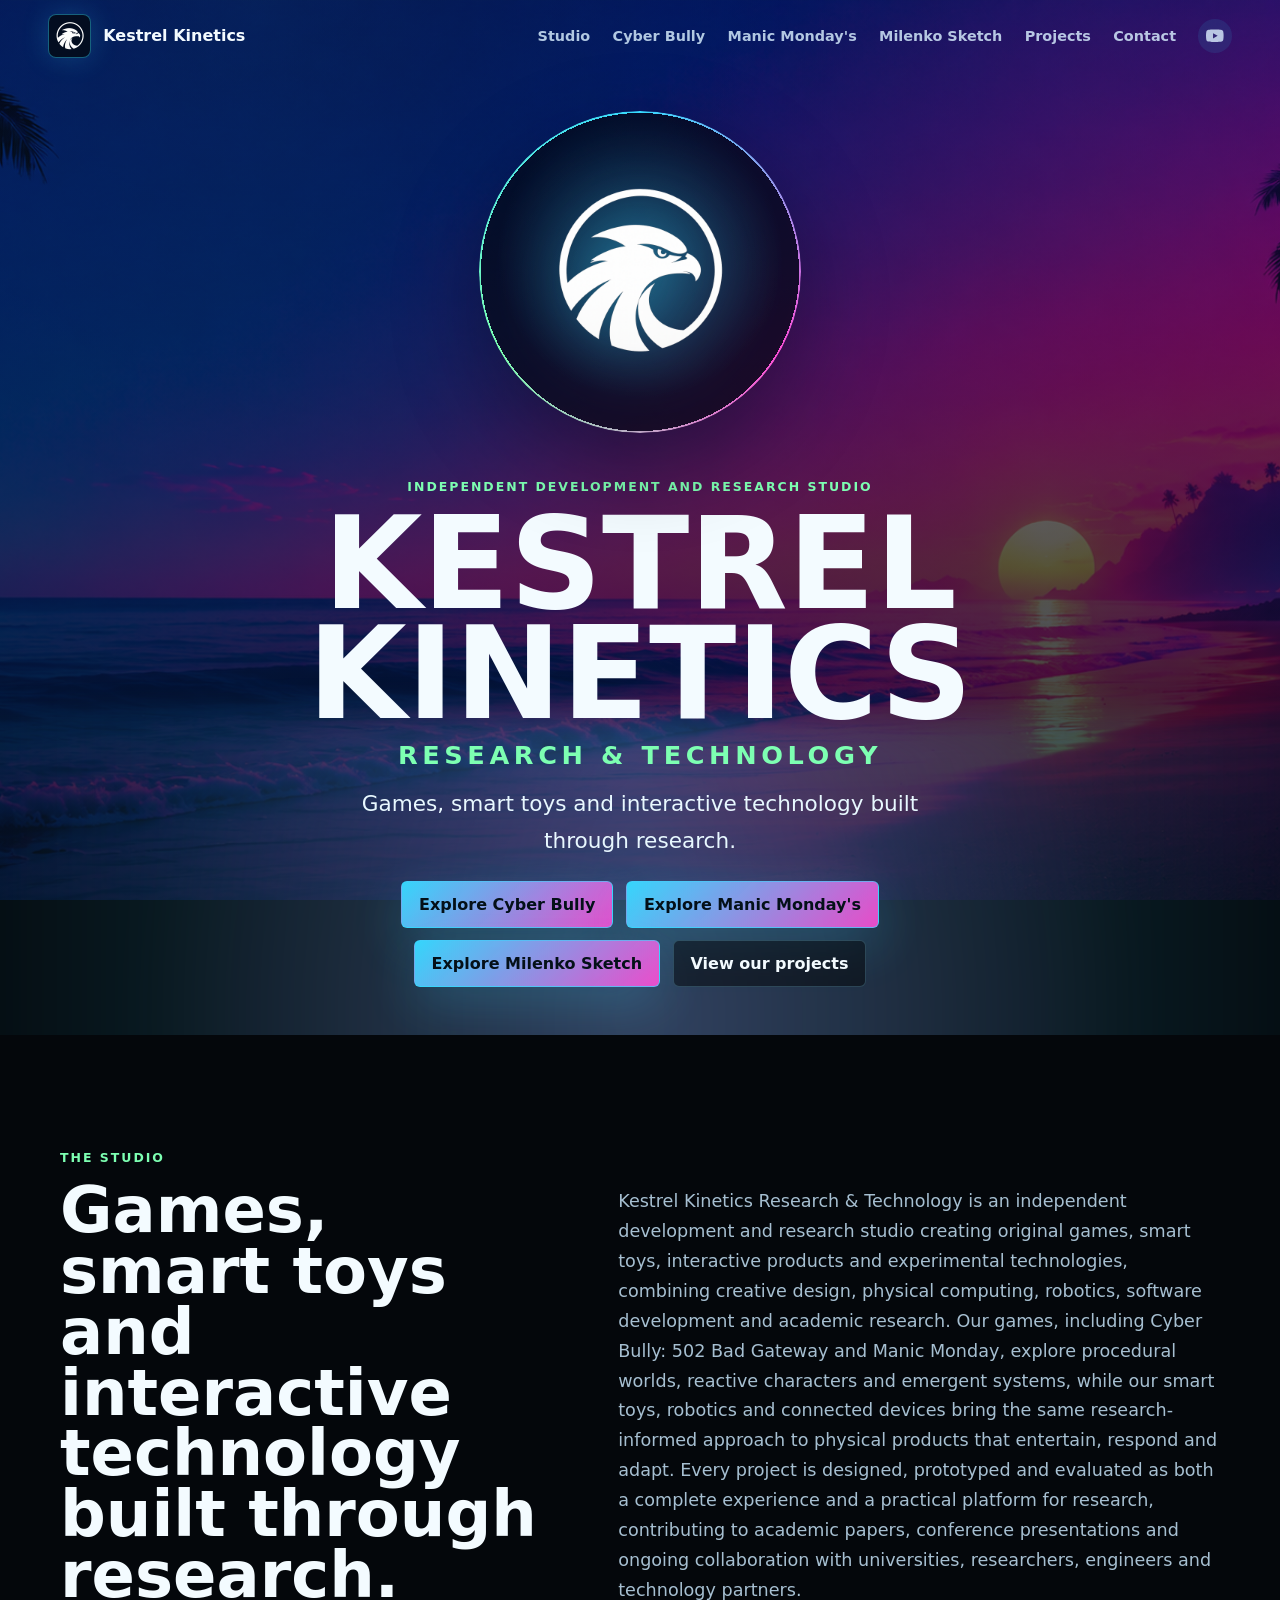
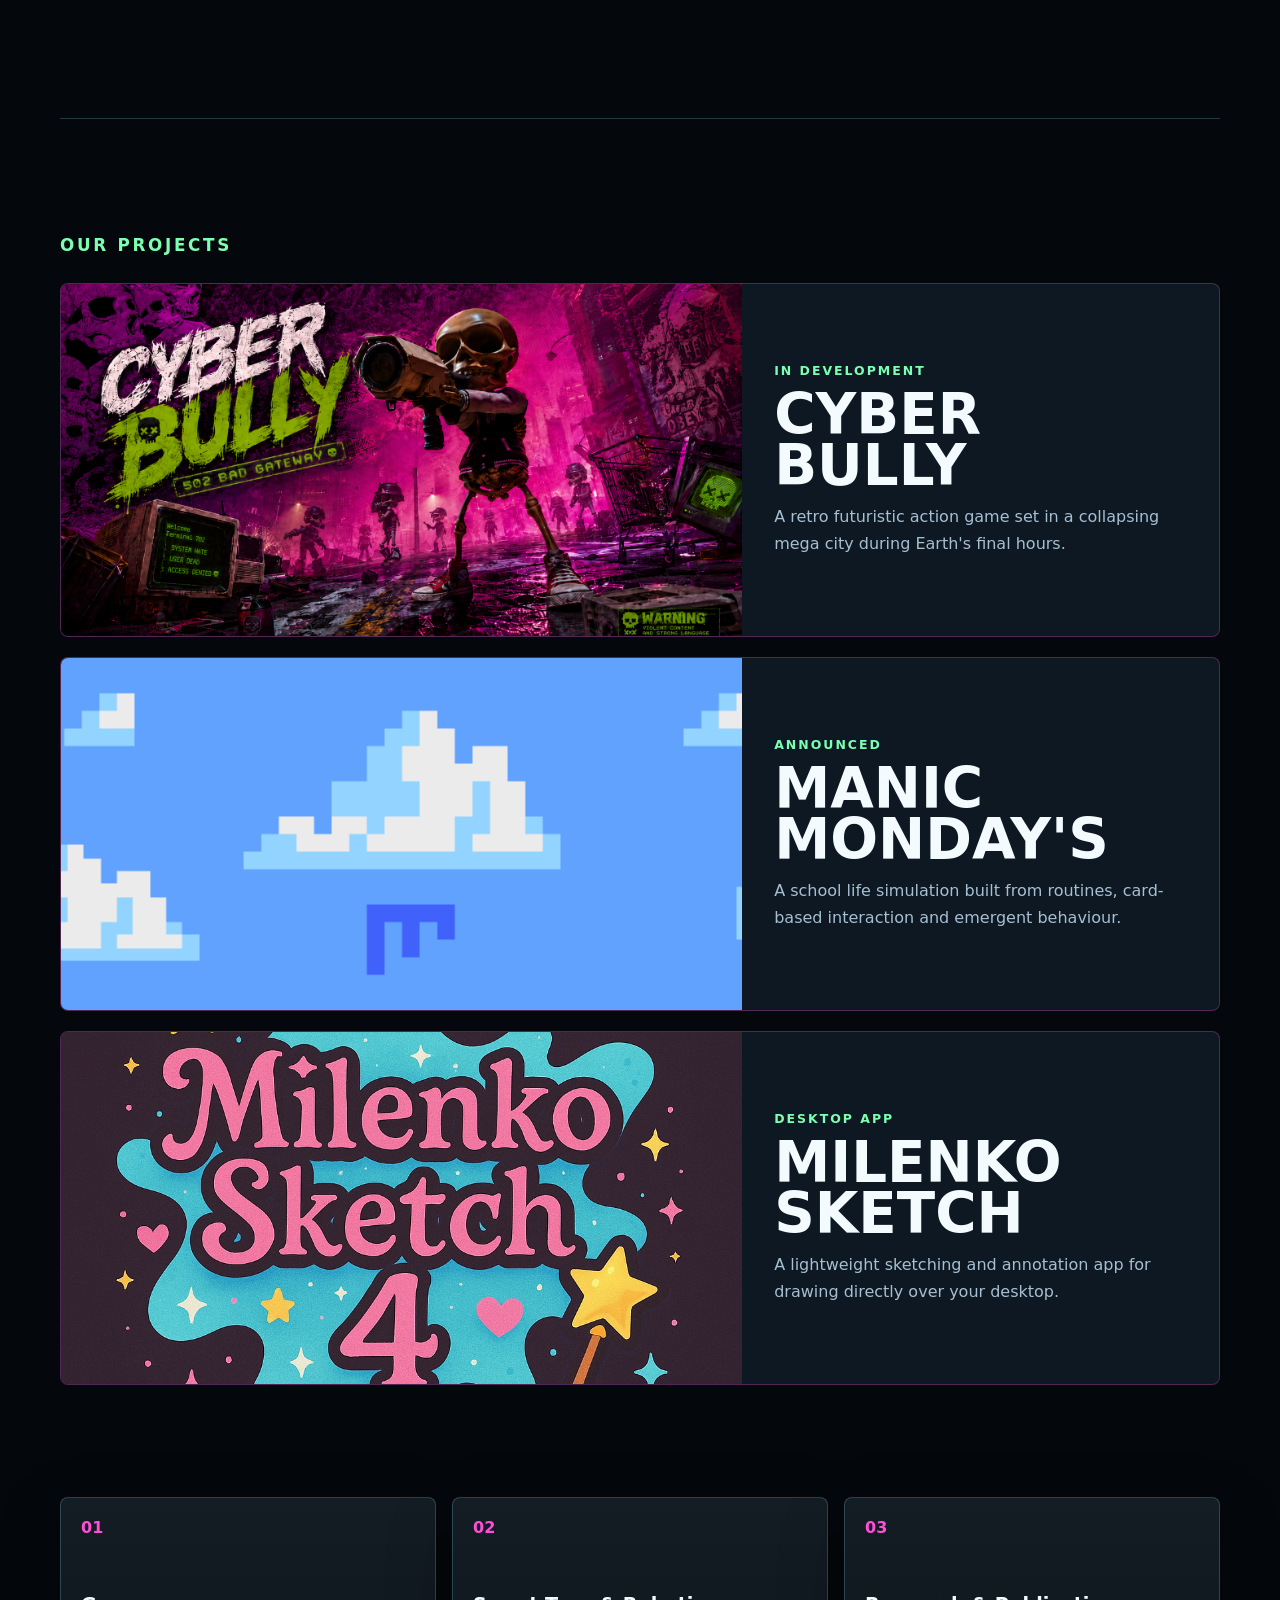
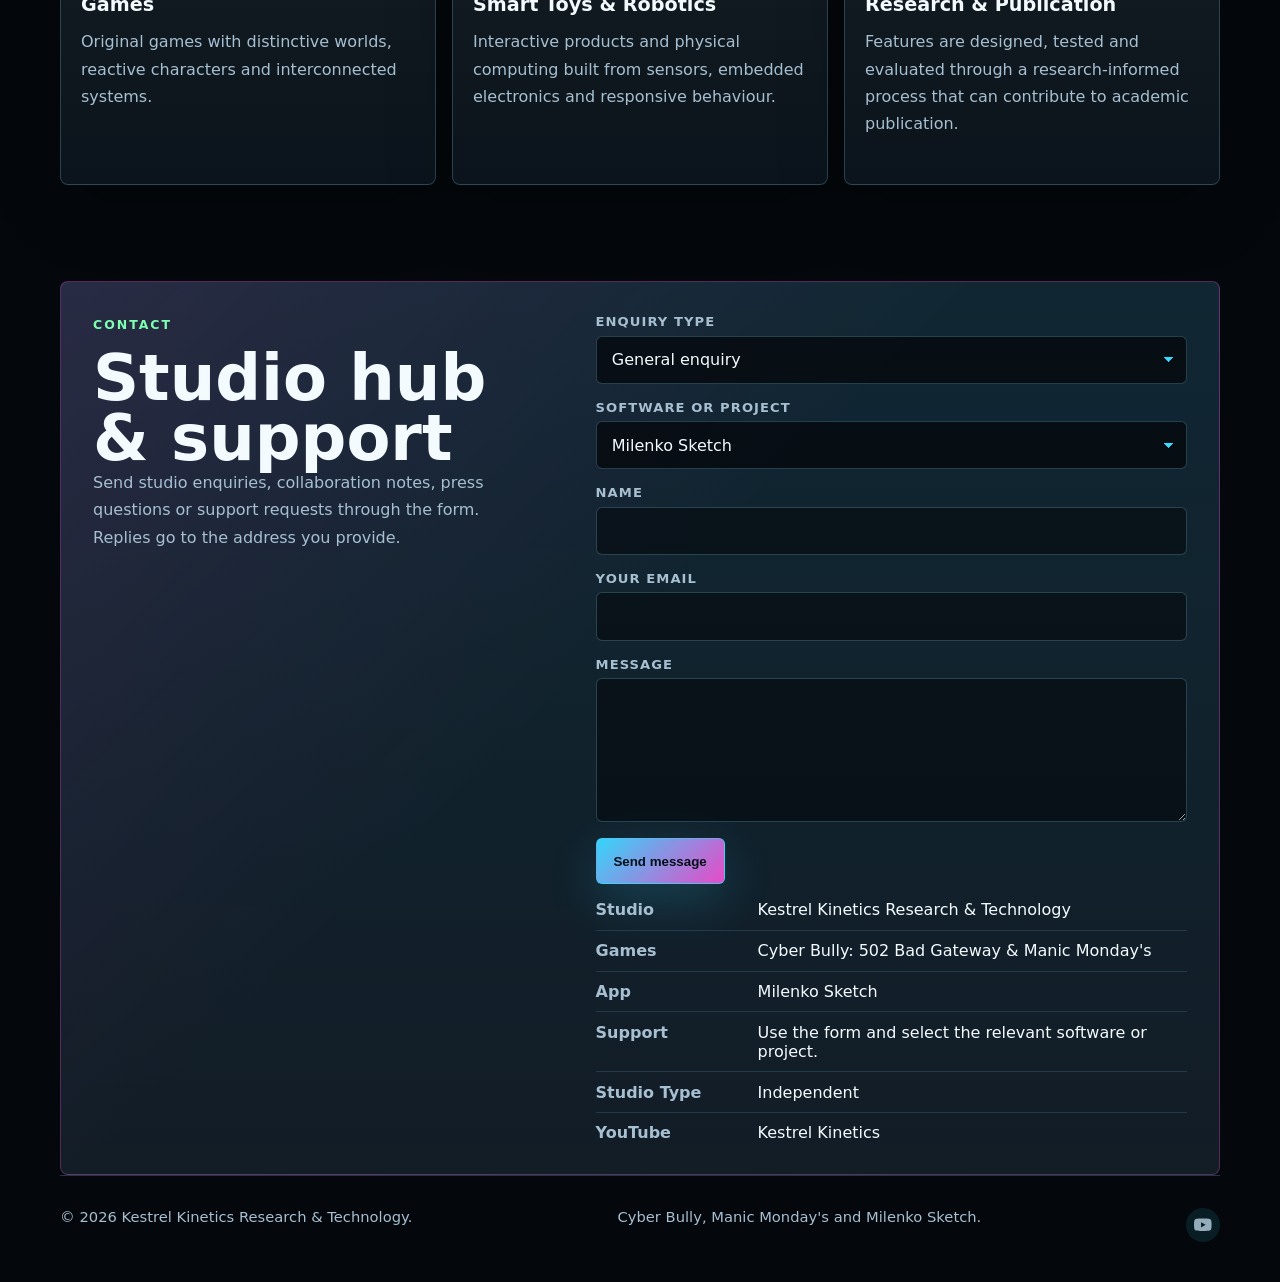
==== commit 3677a689: "Update Milenko Sketch button style to primary for consistency" ====
--- a/index.html
+++ b/index.html
@@ -55,7 +55,7 @@
           <div class="hero-actions">
             <a class="button button-primary" href="cyber-bully/">Explore Cyber Bully</a>
             <a class="button button-primary" href="manic-mondays/">Explore Manic Monday's</a>
-            <a class="button button-secondary" href="milenko-sketch/">Explore Milenko Sketch</a>
+            <a class="button button-primary" href="milenko-sketch/">Explore Milenko Sketch</a>
             <a class="button button-secondary" href="#projects">View our projects</a>
           </div>
         </div>
--- a/assets/styles.css
+++ b/assets/styles.css
@@ -829,6 +829,7 @@
   padding: 0.85rem 0.95rem;
   background: rgba(4, 7, 11, 0.58);
   color: var(--text);
+  color-scheme: dark;
   font: inherit;
 }
 
@@ -842,6 +843,7 @@
 
 .contact-form select {
   appearance: none;
+  background-color: rgba(4, 7, 11, 0.76);
   background-image:
     linear-gradient(45deg, transparent 50%, var(--cyan) 50%),
     linear-gradient(135deg, var(--cyan) 50%, transparent 50%);
@@ -850,6 +852,11 @@
     calc(100% - 0.8rem) 50%;
   background-repeat: no-repeat;
   background-size: 0.35rem 0.35rem;
+}
+
+.contact-form option {
+  background: var(--panel-solid);
+  color: var(--text);
 }
 
 .contact-form textarea {
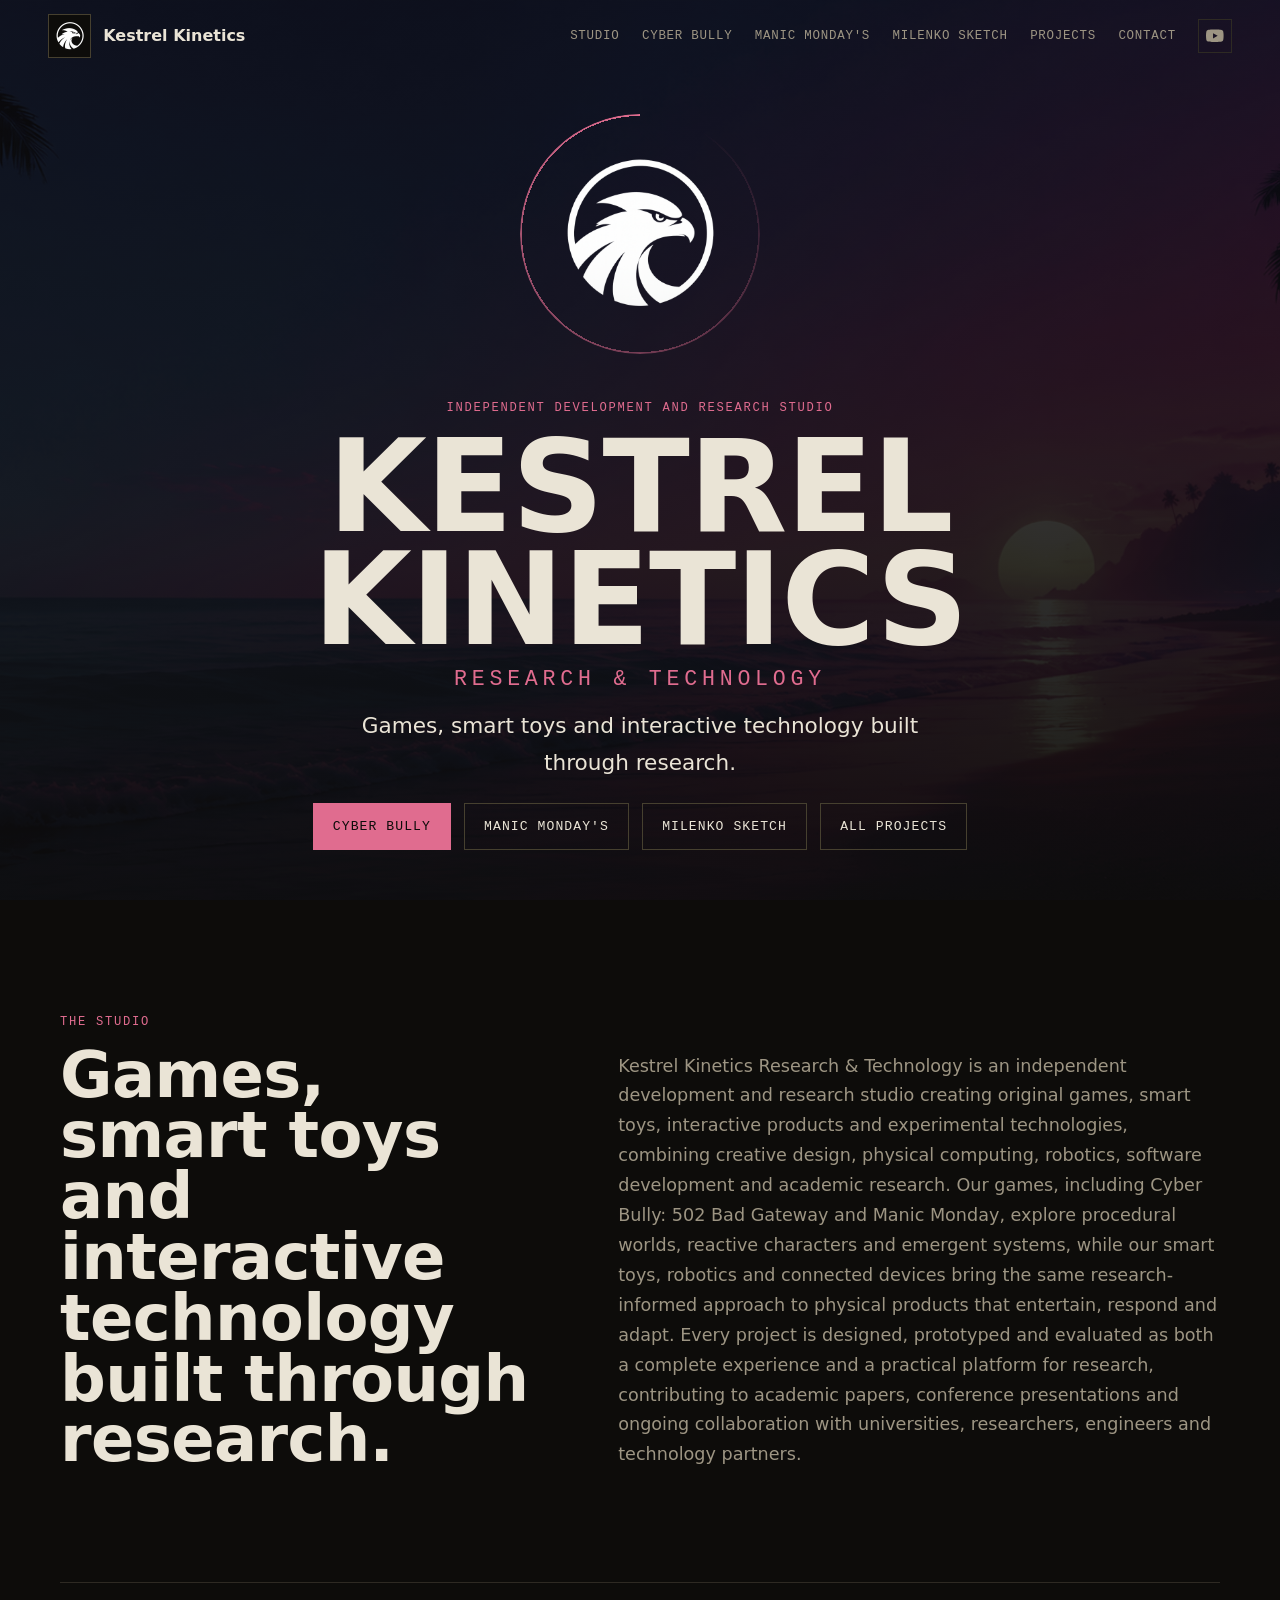
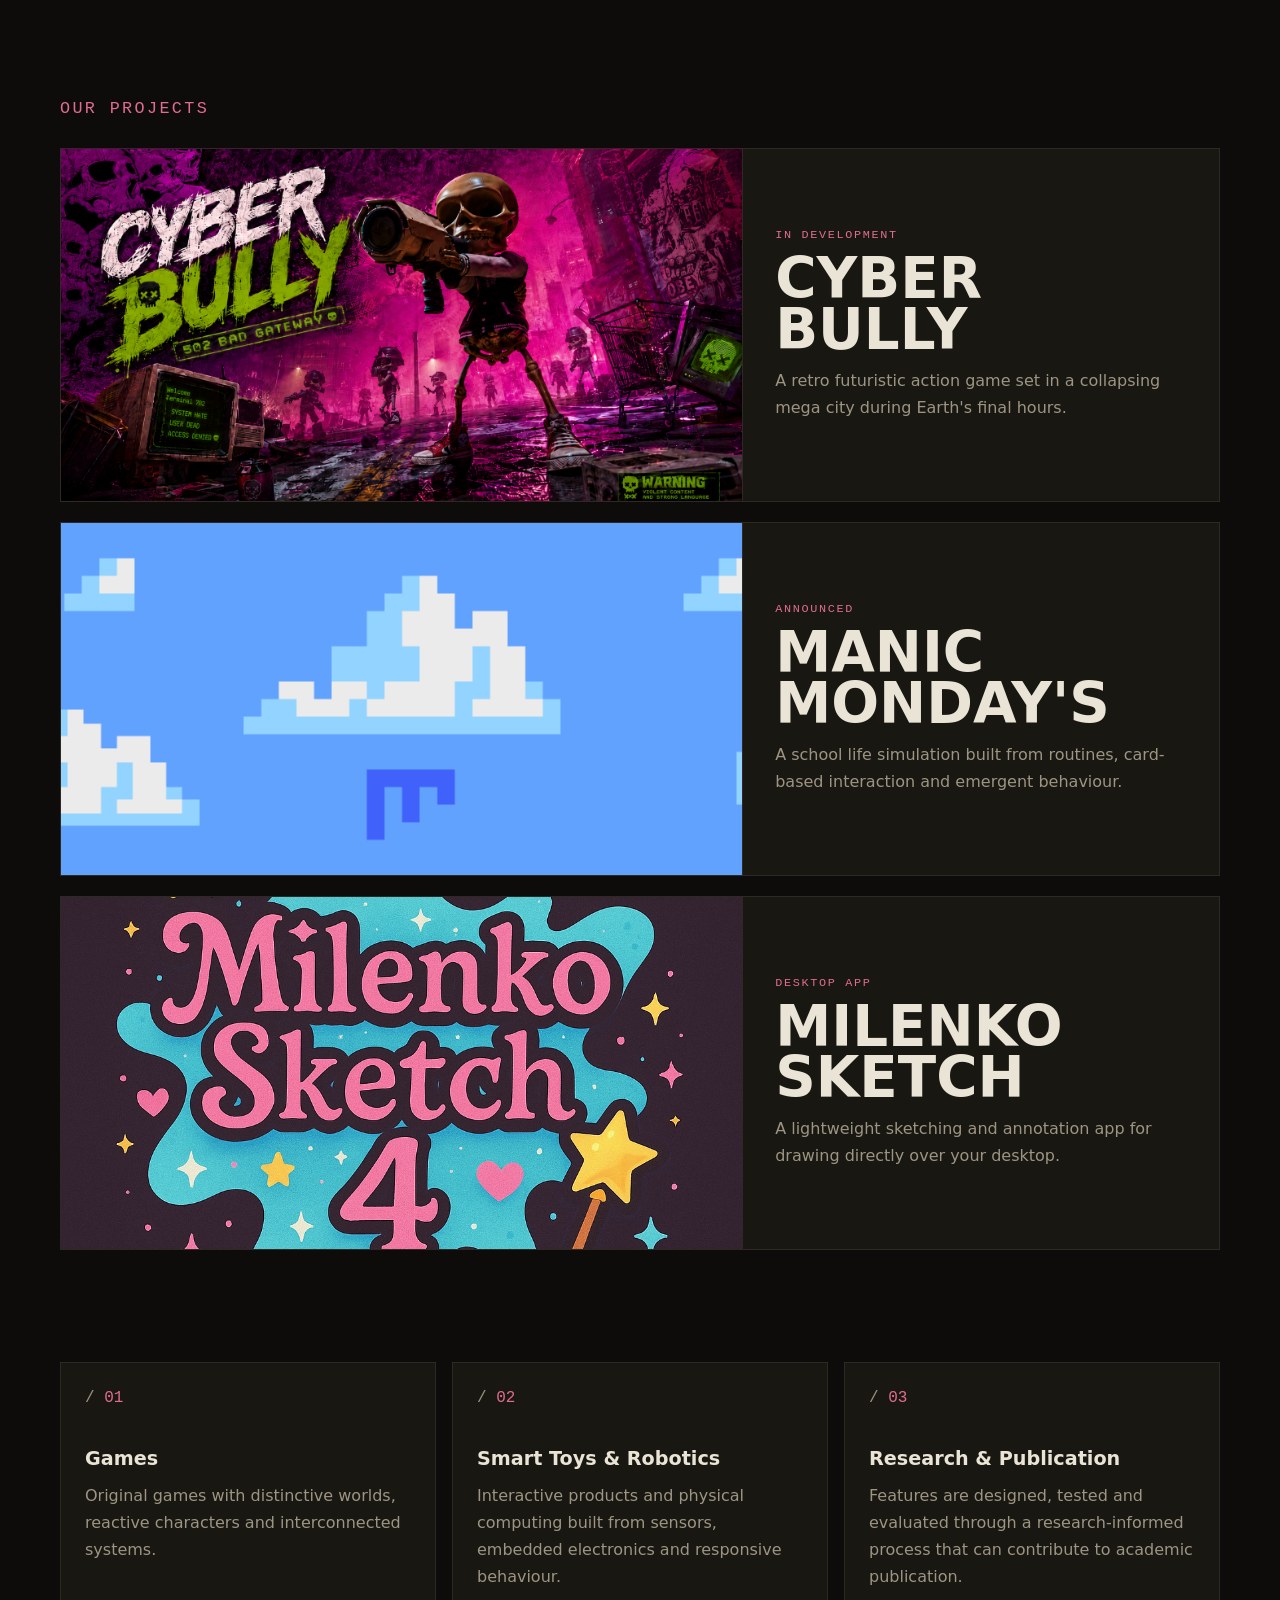
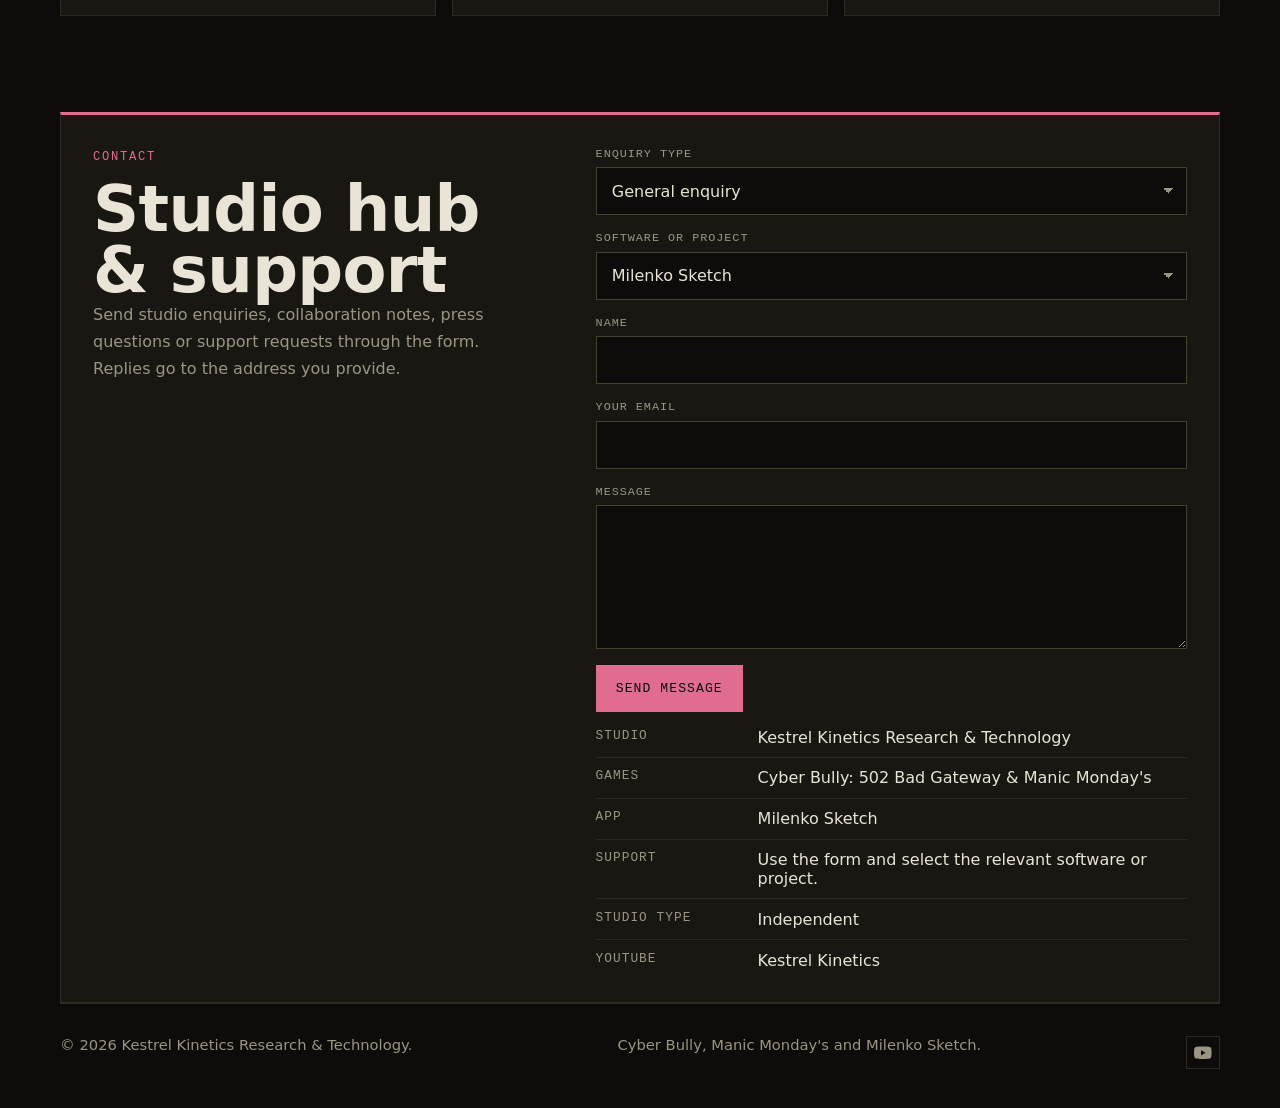
==== commit b4223371: "Update theme colors and improve button labels across multiple pages" ====
--- a/index.html
+++ b/index.html
@@ -8,7 +8,7 @@
     <meta property="og:description" content="Games, smart toys, robotics and interactive technology built through research.">
     <meta property="og:type" content="website">
     <meta property="og:image" content="assets/images/studio/kestrel-logo.png">
-    <meta name="theme-color" content="#071018">
+    <meta name="theme-color" content="#14120f">
     <title>Kestrel Kinetics Research &amp; Technology</title>
     <link rel="icon" href="assets/icons/kestrel.ico">
     <link rel="preload" href="assets/images/studio/background.png" as="image">
@@ -53,10 +53,10 @@
           </h1>
           <p class="hero-copy">Games, smart toys and interactive technology built through research.</p>
           <div class="hero-actions">
-            <a class="button button-primary" href="cyber-bully/">Explore Cyber Bully</a>
-            <a class="button button-primary" href="manic-mondays/">Explore Manic Monday's</a>
-            <a class="button button-primary" href="milenko-sketch/">Explore Milenko Sketch</a>
-            <a class="button button-secondary" href="#projects">View our projects</a>
+            <a class="button button-primary" href="cyber-bully/">Cyber Bully</a>
+            <a class="button button-secondary" href="manic-mondays/">Manic Monday's</a>
+            <a class="button button-secondary" href="milenko-sketch/">Milenko Sketch</a>
+            <a class="button button-secondary" href="#projects">All projects</a>
           </div>
         </div>
       </section>
@@ -134,7 +134,7 @@
           <p>Send studio enquiries, collaboration notes, press questions or support requests through the form. Replies go to the address you provide.</p>
         </div>
         <div class="contact-panel">
-          <form class="contact-form" action="/api/contact" method="post" data-contact-form>
+          <form class="contact-form" action="/api/contact" method="post" data-contact-form data-ck="==ge4lEVlpXS4FEajNWNSJ1XqZlekZTZCVWWRRXOGJ0b4FEOZVDULBDMtZTaixWTJpGU3UUOzwUWQd1UzV3c4tGNYpWQl9CNyETMzADM1YjM1MDO5IDOxUTMvM3av9GaiV2dvkGch9SbvNmLkJ3bjNXak9yL6MHc0RHa">
             <label class="form-field">
               <span>Enquiry type</span>
               <select name="type" required>
--- a/assets/styles.css
+++ b/assets/styles.css
@@ -1,18 +1,20 @@
 :root {
   color-scheme: dark;
-  --bg: #071018;
-  --bg-deep: #04070b;
-  --panel: rgba(8, 18, 28, 0.78);
-  --panel-solid: #0d1822;
-  --text: #f3fbff;
-  --muted: #a6bfd1;
-  --line: rgba(135, 227, 255, 0.22);
-  --cyan: #36d9ff;
-  --pink: #ff4fd8;
-  --amber: #ffc15a;
-  --green: #7dffb2;
-  --shadow: rgba(0, 0, 0, 0.45);
-  font-family: Inter, ui-sans-serif, system-ui, -apple-system, BlinkMacSystemFont, "Segoe UI", sans-serif;
+  --bg: #14120f;
+  --bg-deep: #0d0c0a;
+  --panel: #191712;
+  --panel-solid: #191712;
+  --text: #eae4d6;
+  --muted: #9d9583;
+  --line: #2e2a23;
+  --line-strong: #46402f;
+  --accent: #e06c8f;
+  --accent-dim: #8f4257;
+  --ok: #9cab7d;
+  --error: #c47a68;
+  --font-body: Inter, ui-sans-serif, system-ui, -apple-system, BlinkMacSystemFont, "Segoe UI", sans-serif;
+  --font-mono: ui-monospace, "Cascadia Code", "Consolas", "SFMono-Regular", Menlo, monospace;
+  font-family: var(--font-body);
 }
 
 * {
@@ -26,10 +28,7 @@
 body {
   margin: 0;
   min-width: 320px;
-  background:
-    radial-gradient(circle at 20% 0%, rgba(54, 217, 255, 0.14), transparent 32rem),
-    radial-gradient(circle at 88% 24%, rgba(255, 79, 216, 0.12), transparent 28rem),
-    linear-gradient(180deg, var(--bg), var(--bg-deep) 62%);
+  background: var(--bg);
   color: var(--text);
 }
 
@@ -38,37 +37,24 @@
 }
 
 body.studio-page::before {
+  position: fixed;
+  inset: 0;
   z-index: 0;
-  opacity: 1;
+  pointer-events: none;
+  content: "";
   background:
-    linear-gradient(180deg, rgba(4, 7, 11, 0.42), rgba(4, 7, 11, 0.82)),
-    radial-gradient(circle at 20% 0%, rgba(54, 217, 255, 0.12), transparent 32rem),
-    radial-gradient(circle at 88% 24%, rgba(255, 79, 216, 0.12), transparent 28rem),
+    linear-gradient(180deg, rgba(13, 12, 10, 0.72), rgba(13, 12, 10, 0.94)),
     url("images/studio/background.png");
   background-position: center;
   background-repeat: no-repeat;
-  background-size: auto, auto, auto, cover;
-  mask-image: none;
+  background-size: auto, cover;
+  filter: saturate(0.45);
 }
 
 body.studio-page main,
 body.studio-page .site-footer {
   position: relative;
   z-index: 1;
-}
-
-body::before {
-  position: fixed;
-  inset: 0;
-  z-index: -1;
-  pointer-events: none;
-  content: "";
-  opacity: 0.2;
-  background-image:
-    linear-gradient(rgba(255, 255, 255, 0.04) 1px, transparent 1px),
-    linear-gradient(90deg, rgba(255, 255, 255, 0.04) 1px, transparent 1px);
-  background-size: 44px 44px;
-  mask-image: linear-gradient(180deg, rgba(0, 0, 0, 0.95), transparent 80%);
 }
 
 a {
@@ -93,13 +79,12 @@
   gap: 1.5rem;
   padding: 0.9rem clamp(1rem, 4vw, 3rem);
   border-bottom: 1px solid transparent;
-  transition: background 180ms ease, border-color 180ms ease, backdrop-filter 180ms ease;
+  transition: background 180ms ease, border-color 180ms ease;
 }
 
 .site-header.is-scrolled {
   border-color: var(--line);
-  background: rgba(4, 7, 11, 0.82);
-  backdrop-filter: blur(14px);
+  background: rgba(13, 12, 10, 0.94);
 }
 
 .brand {
@@ -115,10 +100,8 @@
   height: 2.7rem;
   flex: 0 0 auto;
   place-items: center;
-  border: 1px solid rgba(54, 217, 255, 0.42);
-  border-radius: 8px;
-  background: rgba(4, 7, 11, 0.72);
-  box-shadow: 0 0 28px rgba(54, 217, 255, 0.2);
+  border: 1px solid var(--line-strong);
+  background: var(--bg-deep);
 }
 
 .brand-logo {
@@ -131,7 +114,7 @@
   display: block;
   max-width: 24rem;
   color: var(--text);
-  font-weight: 900;
+  font-weight: 700;
   line-height: 1.05;
 }
 
@@ -140,14 +123,16 @@
   align-items: center;
   justify-content: flex-end;
   gap: clamp(0.7rem, 2.5vw, 1.4rem);
-  color: #d8efff;
-  font-size: 0.9rem;
-  font-weight: 700;
+  color: var(--muted);
+  font-family: var(--font-mono);
+  font-size: 0.78rem;
+  font-weight: 500;
+  letter-spacing: 0.06em;
+  text-transform: uppercase;
 }
 
 .site-nav a {
-  opacity: 0.82;
-  transition: color 160ms ease, opacity 160ms ease;
+  transition: color 160ms ease;
 }
 
 .social-link {
@@ -157,10 +142,9 @@
   justify-content: center;
   width: 2.1rem;
   height: 2.1rem;
-  border-radius: 50%;
-  background: rgba(54, 217, 255, 0.12);
-  opacity: 0.9;
-  transition: transform 160ms ease, background 160ms ease, opacity 160ms ease;
+  border: 1px solid var(--line);
+  color: var(--muted);
+  transition: color 160ms ease, border-color 160ms ease;
 }
 
 .social-link svg {
@@ -171,9 +155,8 @@
 
 .social-link:hover,
 .social-link:focus-visible {
-  transform: translateY(-2px);
-  background: rgba(54, 217, 255, 0.24);
-  opacity: 1;
+  border-color: var(--line-strong);
+  color: var(--accent);
 }
 
 .site-footer .social-link {
@@ -186,8 +169,7 @@
 .site-footer a:focus-visible,
 .facts a:hover,
 .facts a:focus-visible {
-  color: var(--cyan);
-  opacity: 1;
+  color: var(--accent);
 }
 
 .studio-hero,
@@ -208,47 +190,28 @@
   text-align: center;
 }
 
-.studio-hero::after {
-  position: absolute;
-  inset: auto -10vw -18rem -10vw;
-  z-index: -1;
-  height: 38rem;
-  content: "";
-  background:
-    linear-gradient(90deg, transparent, rgba(54, 217, 255, 0.24), transparent),
-    radial-gradient(circle, rgba(255, 79, 216, 0.18), transparent 62%);
-  filter: blur(18px);
-}
-
 .studio-logo-stage {
   position: relative;
   display: grid;
   place-items: center;
-  width: min(20rem, 70vw);
-  height: min(20rem, 70vw);
-  border-radius: 50%;
-  background:
-    radial-gradient(circle at 50% 45%, rgba(54, 217, 255, 0.26), transparent 60%),
-    rgba(4, 7, 11, 0.64);
-  box-shadow: 0 30px 90px rgba(0, 0, 0, 0.32);
+  width: min(15rem, 55vw);
+  aspect-ratio: 1;
   animation: logo-float 7s ease-in-out infinite;
 }
 
 .studio-logo-ring {
   position: absolute;
-  inset: -1px;
+  inset: 0;
   border-radius: 50%;
-  background: conic-gradient(from 0deg, var(--cyan), var(--pink), var(--green), var(--cyan));
+  background: conic-gradient(from 0deg, transparent 30deg, var(--accent));
   -webkit-mask: radial-gradient(closest-side, transparent calc(100% - 2px), #000 calc(100% - 2px));
   mask: radial-gradient(closest-side, transparent calc(100% - 2px), #000 calc(100% - 2px));
   animation: logo-spin 12s linear infinite;
 }
 
 .studio-logo-stage img {
-  width: 60%;
-  max-height: 60%;
+  width: 72%;
   object-fit: contain;
-  filter: drop-shadow(0 0 36px rgba(54, 217, 255, 0.4));
 }
 
 @keyframes logo-spin {
@@ -264,6 +227,13 @@
   }
   50% {
     transform: translateY(-0.6rem);
+  }
+}
+
+@media (prefers-reduced-motion: reduce) {
+  .studio-logo-stage,
+  .studio-logo-ring {
+    animation: none;
   }
 }
 
@@ -299,8 +269,8 @@
 .hero-shade {
   z-index: -2;
   background:
-    linear-gradient(90deg, rgba(4, 7, 11, 0.16), rgba(4, 7, 11, 0.36) 38%, rgba(4, 7, 11, 0.82) 70%),
-    linear-gradient(180deg, rgba(4, 7, 11, 0.28), rgba(4, 7, 11, 0.1) 45%, rgba(4, 7, 11, 0.94));
+    linear-gradient(90deg, rgba(13, 12, 10, 0.16), rgba(13, 12, 10, 0.36) 38%, rgba(13, 12, 10, 0.85) 70%),
+    linear-gradient(180deg, rgba(13, 12, 10, 0.28), rgba(13, 12, 10, 0.1) 45%, rgba(13, 12, 10, 0.95));
 }
 
 .hero-content {
@@ -308,15 +278,16 @@
   justify-self: end;
   width: min(43rem, 100%);
   padding-top: 3rem;
-  text-shadow: 0 2px 24px var(--shadow);
+  text-shadow: 0 2px 18px rgba(0, 0, 0, 0.55);
 }
 
 .eyebrow {
   margin: 0 0 0.75rem;
-  color: var(--green);
-  font-size: 0.78rem;
-  font-weight: 900;
-  letter-spacing: 0.16em;
+  color: var(--accent);
+  font-family: var(--font-mono);
+  font-size: 0.76rem;
+  font-weight: 500;
+  letter-spacing: 0.14em;
   text-transform: uppercase;
 }
 
@@ -330,7 +301,9 @@
 h1 {
   margin-bottom: 1rem;
   font-size: clamp(3.2rem, 10vw, 8.8rem);
-  line-height: 0.86;
+  font-weight: 800;
+  line-height: 0.88;
+  letter-spacing: -0.01em;
   text-transform: uppercase;
 }
 
@@ -347,17 +320,20 @@
 
 .title-subtitle {
   margin-top: 0.7rem;
-  color: var(--green);
-  font-size: clamp(1rem, 2vw, 1.6rem);
-  font-weight: 900;
-  letter-spacing: 0.18em;
+  color: var(--accent);
+  font-family: var(--font-mono);
+  font-size: clamp(0.9rem, 1.8vw, 1.35rem);
+  font-weight: 500;
+  letter-spacing: 0.22em;
   line-height: 1.15;
 }
 
 h2 {
   margin-bottom: 0;
   font-size: clamp(2.1rem, 5vw, 4.5rem);
+  font-weight: 800;
   line-height: 0.95;
+  letter-spacing: -0.01em;
 }
 
 h3 {
@@ -372,7 +348,7 @@
 
 .hero-copy {
   max-width: 38rem;
-  color: #e8f8ff;
+  color: var(--text);
   font-size: clamp(1rem, 1.9vw, 1.35rem);
 }
 
@@ -389,46 +365,56 @@
   min-height: 2.9rem;
   align-items: center;
   justify-content: center;
-  border: 1px solid var(--line);
-  border-radius: 6px;
-  padding: 0.8rem 1.05rem;
-  font-weight: 900;
-  transition: transform 160ms ease, border-color 160ms ease, background 160ms ease, box-shadow 160ms ease;
+  border: 1px solid var(--line-strong);
+  padding: 0.8rem 1.2rem;
+  color: var(--text);
+  font-family: var(--font-mono);
+  font-size: 0.82rem;
+  font-weight: 500;
+  letter-spacing: 0.08em;
+  text-transform: uppercase;
+  transition: border-color 160ms ease, background 160ms ease, color 160ms ease;
 }
 
 .button:hover,
-.button:focus-visible,
-.project-panel:hover,
-.project-panel:focus-visible {
-  transform: translateY(-2px);
+.button:focus-visible {
+  border-color: var(--accent);
+  color: var(--accent);
 }
 
 .button-primary {
-  border-color: rgba(54, 217, 255, 0.64);
-  background: linear-gradient(135deg, rgba(54, 217, 255, 0.98), rgba(255, 79, 216, 0.9));
-  box-shadow: 0 16px 50px rgba(54, 217, 255, 0.2);
-  color: #041018;
+  border-color: var(--accent);
+  background: var(--accent);
+  color: var(--bg-deep);
+}
+
+.button-primary:hover,
+.button-primary:focus-visible {
+  border-color: var(--text);
+  background: var(--text);
+  color: var(--bg-deep);
 }
 
 .button-secondary {
-  background: rgba(4, 7, 11, 0.52);
+  background: transparent;
   color: var(--text);
 }
 
 .button-steam {
-  border-color: rgba(125, 255, 178, 0.58);
-  background: rgba(4, 7, 11, 0.68);
-  color: var(--green);
+  border-color: var(--accent-dim);
+  background: transparent;
+  color: var(--accent);
 }
 
 .button-disabled {
   cursor: not-allowed;
-  opacity: 0.72;
+  opacity: 0.55;
 }
 
 .button-disabled:hover,
 .button-disabled:focus-visible {
-  transform: none;
+  border-color: var(--accent-dim);
+  color: var(--accent);
 }
 
 .status-panel {
@@ -436,26 +422,34 @@
   left: clamp(1rem, 6vw, 5rem);
   bottom: 3rem;
   width: min(18rem, calc(100% - 2rem));
-  border: 1px solid var(--line);
-  border-radius: 8px;
+  border: 1px solid var(--line-strong);
+  border-left: 3px solid var(--accent);
   padding: 1rem;
-  background: rgba(4, 7, 11, 0.68);
-  box-shadow: 0 20px 60px rgba(0, 0, 0, 0.32);
-  backdrop-filter: blur(12px);
+  background: rgba(13, 12, 10, 0.88);
 }
 
 .status-panel span,
 .status-panel small {
   display: block;
   color: var(--muted);
+  font-family: var(--font-mono);
+  font-size: 0.74rem;
+  letter-spacing: 0.08em;
+  text-transform: uppercase;
+}
+
+.status-panel small {
+  text-transform: none;
+  letter-spacing: 0.02em;
 }
 
 .status-panel strong {
   display: block;
-  margin: 0.2rem 0;
+  margin: 0.3rem 0;
   color: var(--text);
-  font-size: 1.55rem;
+  font-size: 1.45rem;
   line-height: 1;
+  text-transform: uppercase;
 }
 
 .section,
@@ -514,16 +508,14 @@
   display: grid;
   grid-template-columns: minmax(18rem, 1fr) minmax(16rem, 0.7fr);
   overflow: hidden;
-  border: 1px solid rgba(255, 79, 216, 0.28);
-  border-radius: 8px;
+  border: 1px solid var(--line);
   background: var(--panel-solid);
-  transition: transform 160ms ease, border-color 160ms ease, box-shadow 160ms ease;
+  transition: border-color 160ms ease;
 }
 
 .project-panel:hover,
 .project-panel:focus-visible {
-  border-color: rgba(54, 217, 255, 0.46);
-  box-shadow: 0 24px 70px rgba(54, 217, 255, 0.12);
+  border-color: var(--accent-dim);
 }
 
 .project-panel-placeholder {
@@ -553,18 +545,21 @@
   align-content: center;
   gap: 0.75rem;
   padding: clamp(1.25rem, 4vw, 2rem);
+  border-left: 1px solid var(--line);
 }
 
 .project-kicker {
-  color: var(--green);
-  font-size: 0.78rem;
-  font-weight: 900;
-  letter-spacing: 0.16em;
+  color: var(--accent);
+  font-family: var(--font-mono);
+  font-size: 0.74rem;
+  font-weight: 500;
+  letter-spacing: 0.14em;
   text-transform: uppercase;
 }
 
 .project-copy strong {
   font-size: clamp(2rem, 4.4vw, 4.2rem);
+  font-weight: 800;
   line-height: 0.9;
   text-transform: uppercase;
 }
@@ -588,16 +583,12 @@
 .feature-card,
 .systems-list article {
   border: 1px solid var(--line);
-  border-radius: 8px;
-  background:
-    linear-gradient(180deg, rgba(255, 255, 255, 0.055), rgba(255, 255, 255, 0.018)),
-    var(--panel);
-  box-shadow: 0 22px 70px rgba(0, 0, 0, 0.18);
+  background: var(--panel);
 }
 
 .feature-card {
-  min-height: 18rem;
-  padding: 1.25rem;
+  min-height: 15rem;
+  padding: 1.5rem;
 }
 
 .feature-card p,
@@ -607,9 +598,15 @@
 
 .card-number {
   display: inline-block;
-  margin-bottom: 3.5rem;
-  color: var(--pink);
-  font-weight: 900;
+  margin-bottom: 2.5rem;
+  color: var(--accent);
+  font-family: var(--font-mono);
+  font-weight: 500;
+}
+
+.card-number::before {
+  content: "/ ";
+  color: var(--muted);
 }
 
 .systems {
@@ -623,9 +620,9 @@
 .gallery-note {
   max-width: 42rem;
   margin-bottom: 1.2rem;
-  color: var(--green);
-  font-size: 0.9rem;
-  font-weight: 800;
+  color: var(--muted);
+  font-family: var(--font-mono);
+  font-size: 0.85rem;
 }
 
 .magazine-layout {
@@ -652,9 +649,9 @@
 .magazine-copy p:first-of-type::first-letter {
   float: left;
   margin: 0.02em 0.08em 0 0;
-  color: var(--pink);
+  color: var(--accent);
   font-size: 3.4em;
-  font-weight: 900;
+  font-weight: 800;
   line-height: 0.78;
 }
 
@@ -664,13 +661,10 @@
   width: min(100%, 14rem);
   height: auto;
   margin: 0 clamp(1rem, 3vw, 1.5rem) 0.5rem 0;
-  border: 1px solid rgba(135, 227, 255, 0.24);
-  border-radius: 8px;
+  border: 1px solid var(--line-strong);
   object-fit: cover;
   aspect-ratio: 4 / 3;
-  box-shadow: 0 30px 90px rgba(0, 0, 0, 0.24);
-  shape-outside: inset(0 round 8px);
-  transition: transform 260ms ease, filter 260ms ease;
+  shape-outside: inset(0);
 }
 
 .magazine-image.is-right {
@@ -682,17 +676,13 @@
   width: min(100%, 18rem);
 }
 
-.magazine-image:hover {
-  filter: saturate(1.08) contrast(1.06);
-  transform: scale(1.02);
-}
-
 .magazine-copy .card-number {
   margin-bottom: 0.6rem;
 }
 
 .magazine-copy h3 {
   font-size: clamp(1.5rem, 3vw, 2.1rem);
+  font-weight: 800;
   line-height: 1;
   text-transform: uppercase;
 }
@@ -709,29 +699,37 @@
 
 .screenshot-gallery-label {
   margin: 0 0 0.75rem;
-  color: var(--pink);
-  font-size: 0.78rem;
-  font-weight: 900;
-  letter-spacing: 0.16em;
+  color: var(--muted);
+  font-family: var(--font-mono);
+  font-size: 0.76rem;
+  font-weight: 500;
+  letter-spacing: 0.14em;
   text-transform: uppercase;
   text-align: center;
 }
 
 .screenshot-gallery-viewport {
   position: relative;
+  display: flex;
+  align-items: center;
+  justify-content: center;
   overflow: hidden;
+  max-height: clamp(28rem, 70vw, 42rem);
+  border: 1px solid var(--line-strong);
+  background: var(--bg-deep);
+}
+
+.screenshot-gallery-viewport:empty,
+.screenshot-gallery-viewport.is-loading {
   min-height: clamp(16rem, 40vw, 28rem);
-  border: 1px solid rgba(135, 227, 255, 0.24);
-  border-radius: 8px;
-  background: var(--panel-solid);
-  box-shadow: 0 30px 90px rgba(0, 0, 0, 0.24);
 }
 
 .screenshot-gallery-image {
   display: block;
   width: 100%;
-  height: 100%;
-  object-fit: cover;
+  height: auto;
+  max-height: clamp(28rem, 70vw, 42rem);
+  object-fit: contain;
 }
 
 .screenshot-gallery-arrow {
@@ -743,20 +741,20 @@
   align-items: center;
   justify-content: center;
   transform: translateY(-50%);
-  border: 1px solid rgba(135, 227, 255, 0.32);
-  border-radius: 50%;
-  background: rgba(4, 7, 11, 0.62);
+  border: 1px solid var(--line-strong);
+  background: rgba(13, 12, 10, 0.8);
   color: var(--text);
   font-size: 1.4rem;
   line-height: 1;
   cursor: pointer;
-  transition: background 160ms ease, border-color 160ms ease;
+  transition: background 160ms ease, border-color 160ms ease, color 160ms ease;
 }
 
 .screenshot-gallery-arrow:hover,
 .screenshot-gallery-arrow:focus-visible {
-  border-color: rgba(54, 217, 255, 0.6);
-  background: rgba(4, 7, 11, 0.85);
+  border-color: var(--accent);
+  background: var(--bg-deep);
+  color: var(--accent);
 }
 
 .screenshot-gallery-prev {
@@ -770,7 +768,8 @@
 .screenshot-gallery-count {
   margin: 0.6rem 0 0;
   color: var(--muted);
-  font-size: 0.85rem;
+  font-family: var(--font-mono);
+  font-size: 0.8rem;
   text-align: center;
 }
 
@@ -792,13 +791,10 @@
   grid-template-columns: minmax(0, 0.72fr) minmax(20rem, 1fr);
   gap: clamp(2rem, 6vw, 5rem);
   align-items: start;
-  border: 1px solid rgba(255, 79, 216, 0.28);
-  border-radius: 8px;
+  border: 1px solid var(--line);
+  border-top: 3px solid var(--accent);
   padding: clamp(1.25rem, 4vw, 2rem);
-  background:
-    linear-gradient(135deg, rgba(255, 79, 216, 0.1), transparent 45%),
-    linear-gradient(180deg, rgba(54, 217, 255, 0.08), rgba(255, 255, 255, 0.018)),
-    var(--panel-solid);
+  background: var(--panel-solid);
 }
 
 .contact-panel,
@@ -814,8 +810,9 @@
 
 .form-field span {
   color: var(--muted);
-  font-size: 0.82rem;
-  font-weight: 900;
+  font-family: var(--font-mono);
+  font-size: 0.74rem;
+  font-weight: 500;
   letter-spacing: 0.08em;
   text-transform: uppercase;
 }
@@ -824,10 +821,9 @@
 .contact-form select,
 .contact-form textarea {
   width: 100%;
-  border: 1px solid rgba(135, 227, 255, 0.24);
-  border-radius: 6px;
+  border: 1px solid var(--line-strong);
   padding: 0.85rem 0.95rem;
-  background: rgba(4, 7, 11, 0.58);
+  background: var(--bg-deep);
   color: var(--text);
   color-scheme: dark;
   font: inherit;
@@ -836,17 +832,16 @@
 .contact-form input:focus,
 .contact-form select:focus,
 .contact-form textarea:focus {
-  border-color: rgba(54, 217, 255, 0.72);
-  box-shadow: 0 0 0 3px rgba(54, 217, 255, 0.16);
+  border-color: var(--accent);
   outline: 0;
 }
 
 .contact-form select {
   appearance: none;
-  background-color: rgba(4, 7, 11, 0.76);
+  background-color: var(--bg-deep);
   background-image:
-    linear-gradient(45deg, transparent 50%, var(--cyan) 50%),
-    linear-gradient(135deg, var(--cyan) 50%, transparent 50%);
+    linear-gradient(45deg, transparent 50%, var(--muted) 50%),
+    linear-gradient(135deg, var(--muted) 50%, transparent 50%);
   background-position:
     calc(100% - 1.1rem) 50%,
     calc(100% - 0.8rem) 50%;
@@ -880,15 +875,16 @@
   min-height: 1.4rem;
   margin: 0;
   color: var(--muted);
-  font-weight: 800;
+  font-family: var(--font-mono);
+  font-size: 0.85rem;
 }
 
 .contact-status.is-success {
-  color: var(--green);
+  color: var(--ok);
 }
 
 .contact-status.is-error {
-  color: #ffb4d4;
+  color: var(--error);
 }
 
 .button:disabled {
@@ -906,7 +902,7 @@
   display: grid;
   grid-template-columns: minmax(8rem, 0.34fr) minmax(0, 1fr);
   gap: 1rem;
-  border-bottom: 1px solid rgba(135, 227, 255, 0.14);
+  border-bottom: 1px solid var(--line);
   padding-bottom: 0.65rem;
 }
 
@@ -917,7 +913,11 @@
 
 dt {
   color: var(--muted);
-  font-weight: 800;
+  font-family: var(--font-mono);
+  font-size: 0.8rem;
+  font-weight: 500;
+  letter-spacing: 0.08em;
+  text-transform: uppercase;
 }
 
 dd {
@@ -935,7 +935,7 @@
 }
 
 .development-panel {
-  border-left: 3px solid var(--cyan);
+  border-left: 3px solid var(--accent);
   padding-left: 1rem;
 }
 
@@ -951,9 +951,9 @@
 
 .commit-status {
   margin-bottom: 1rem;
-  color: var(--green);
-  font-size: 0.9rem;
-  font-weight: 800;
+  color: var(--muted);
+  font-family: var(--font-mono);
+  font-size: 0.85rem;
 }
 
 .commit-list {
@@ -968,18 +968,15 @@
 
 .commit-item {
   border: 1px solid var(--line);
-  border-radius: 8px;
   padding: 0.9rem;
-  background:
-    linear-gradient(180deg, rgba(255, 255, 255, 0.045), rgba(255, 255, 255, 0.014)),
-    rgba(8, 18, 28, 0.68);
+  background: var(--panel);
 }
 
 .commit-title {
   display: inline-block;
   margin-bottom: 0.45rem;
   color: var(--text);
-  font-weight: 900;
+  font-weight: 700;
   line-height: 1.35;
 }
 
@@ -988,13 +985,13 @@
   flex-wrap: wrap;
   gap: 0.45rem 0.7rem;
   color: var(--muted);
-  font-size: 0.84rem;
+  font-family: var(--font-mono);
+  font-size: 0.8rem;
 }
 
 .commit-sha {
-  color: var(--pink);
-  font-family: ui-monospace, "Cascadia Code", "Consolas", monospace;
-  font-weight: 900;
+  color: var(--accent);
+  font-weight: 500;
 }
 
 .site-footer {
@@ -1031,6 +1028,11 @@
     grid-template-columns: 1fr;
   }
 
+  .project-copy {
+    border-left: 0;
+    border-top: 1px solid var(--line);
+  }
+
   .magazine-image,
   .magazine-image.is-right {
     float: none;
@@ -1044,8 +1046,7 @@
   }
 
   .studio-logo-stage {
-    width: min(15rem, 70vw);
-    height: min(15rem, 70vw);
+    width: min(10rem, 50vw);
   }
 
   .hero {
@@ -1065,8 +1066,8 @@
 
   .hero-shade {
     background:
-      linear-gradient(180deg, rgba(4, 7, 11, 0.6), rgba(4, 7, 11, 0.12) 45%, rgba(4, 7, 11, 0.94)),
-      linear-gradient(90deg, rgba(4, 7, 11, 0.2), rgba(4, 7, 11, 0.42));
+      linear-gradient(180deg, rgba(13, 12, 10, 0.6), rgba(13, 12, 10, 0.12) 45%, rgba(13, 12, 10, 0.95)),
+      linear-gradient(90deg, rgba(13, 12, 10, 0.2), rgba(13, 12, 10, 0.42));
   }
 
   .feature-grid {
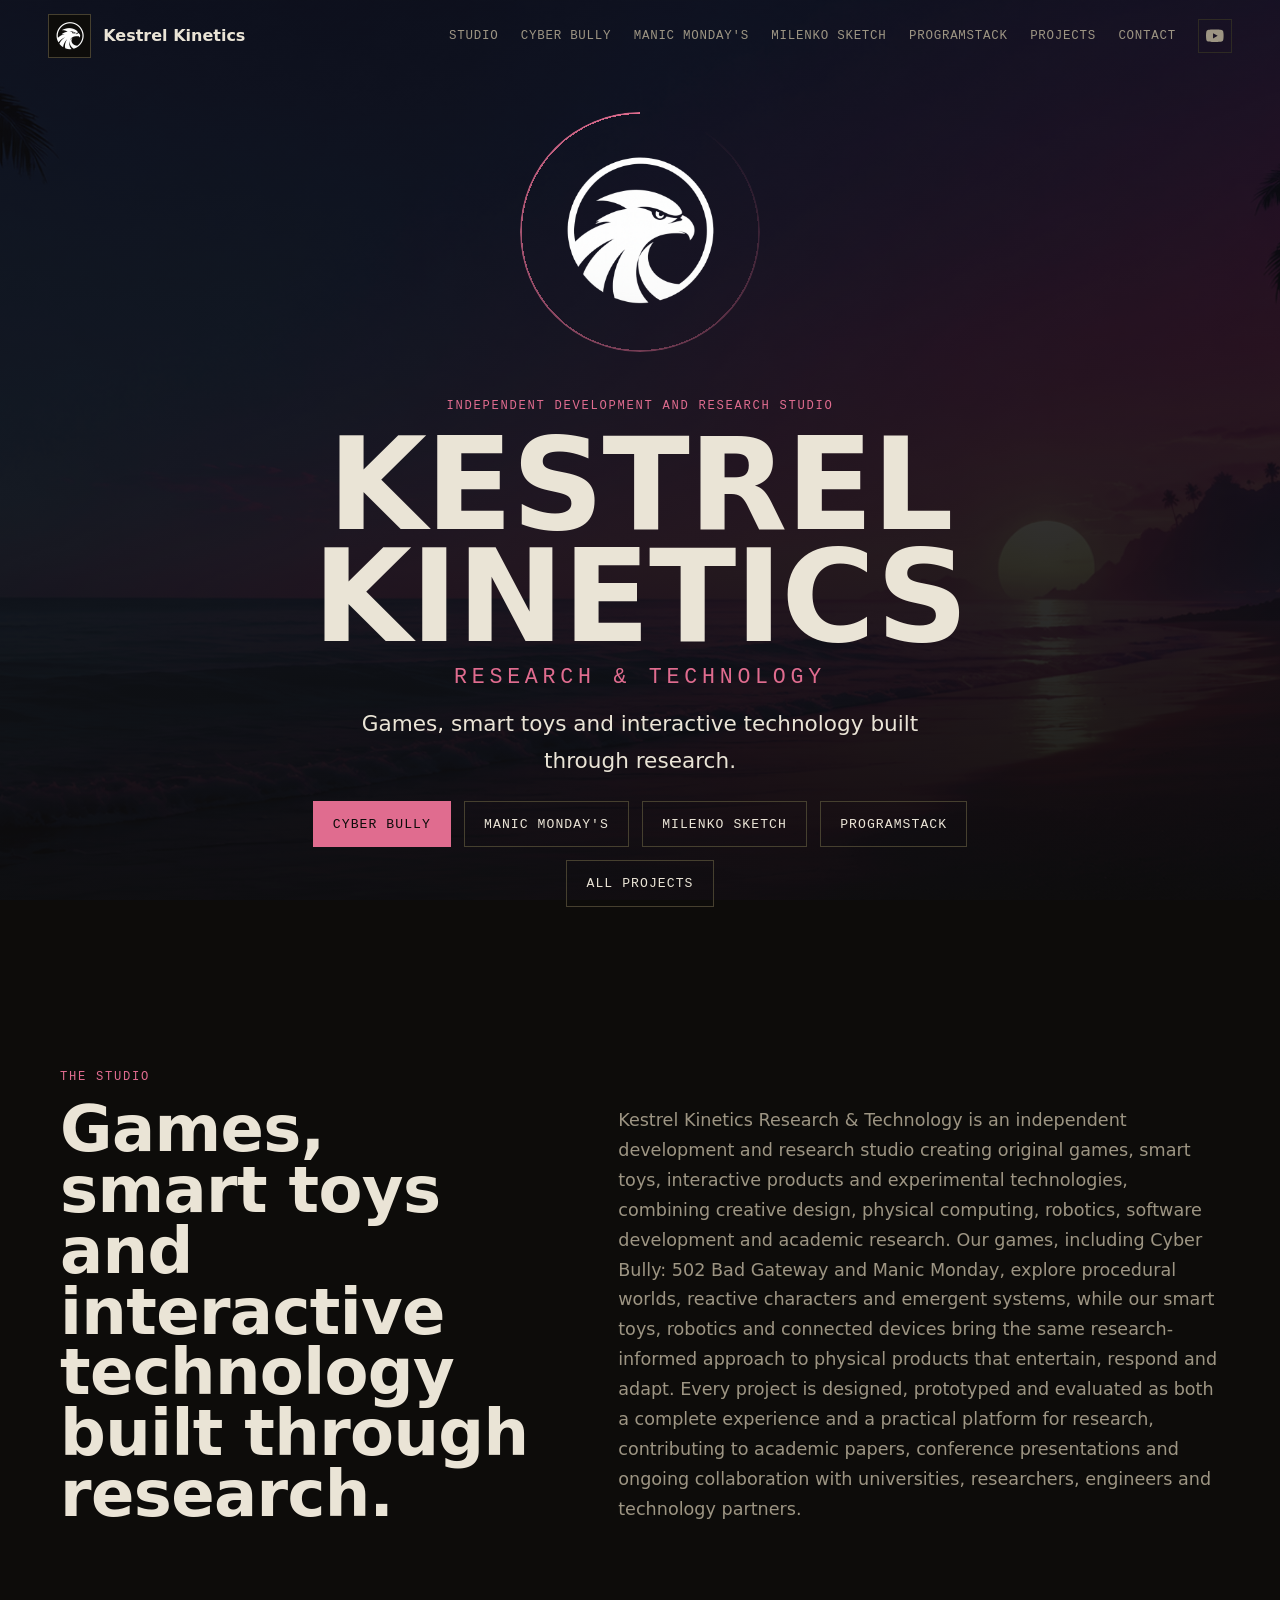
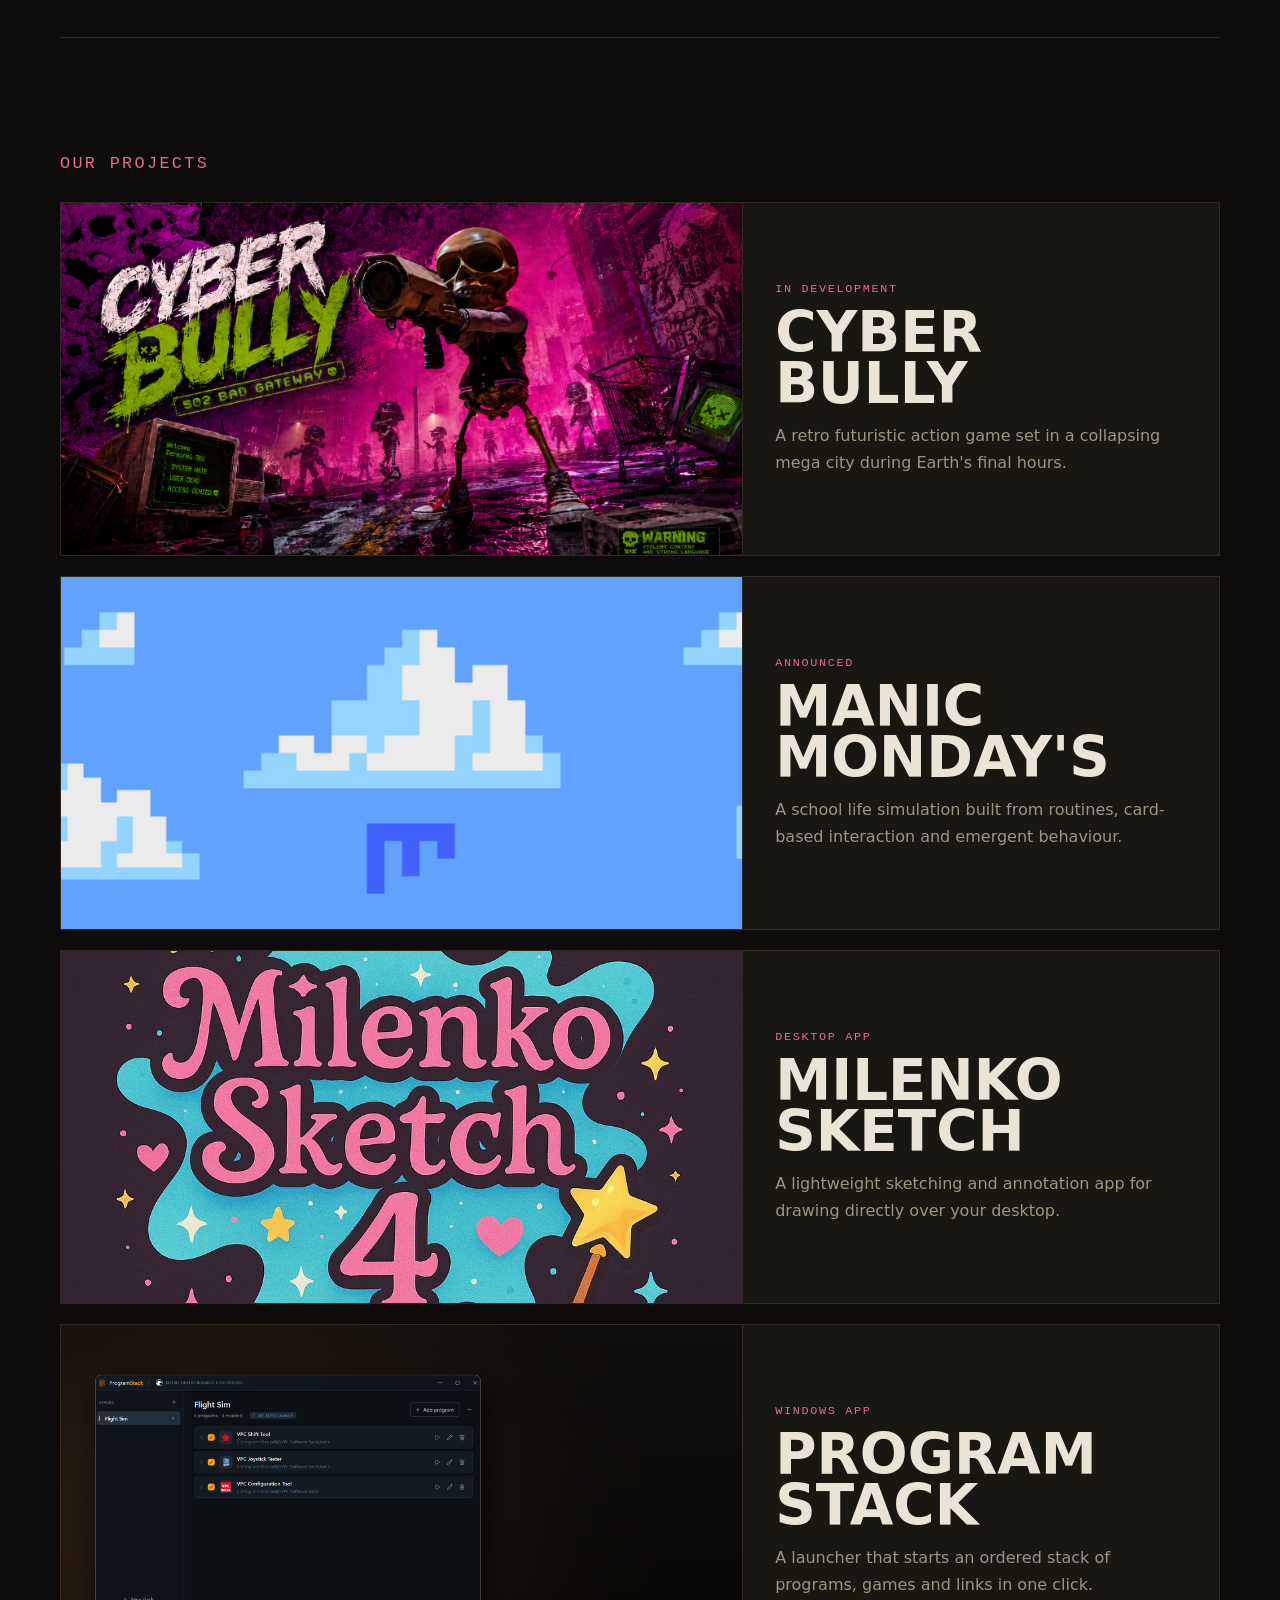
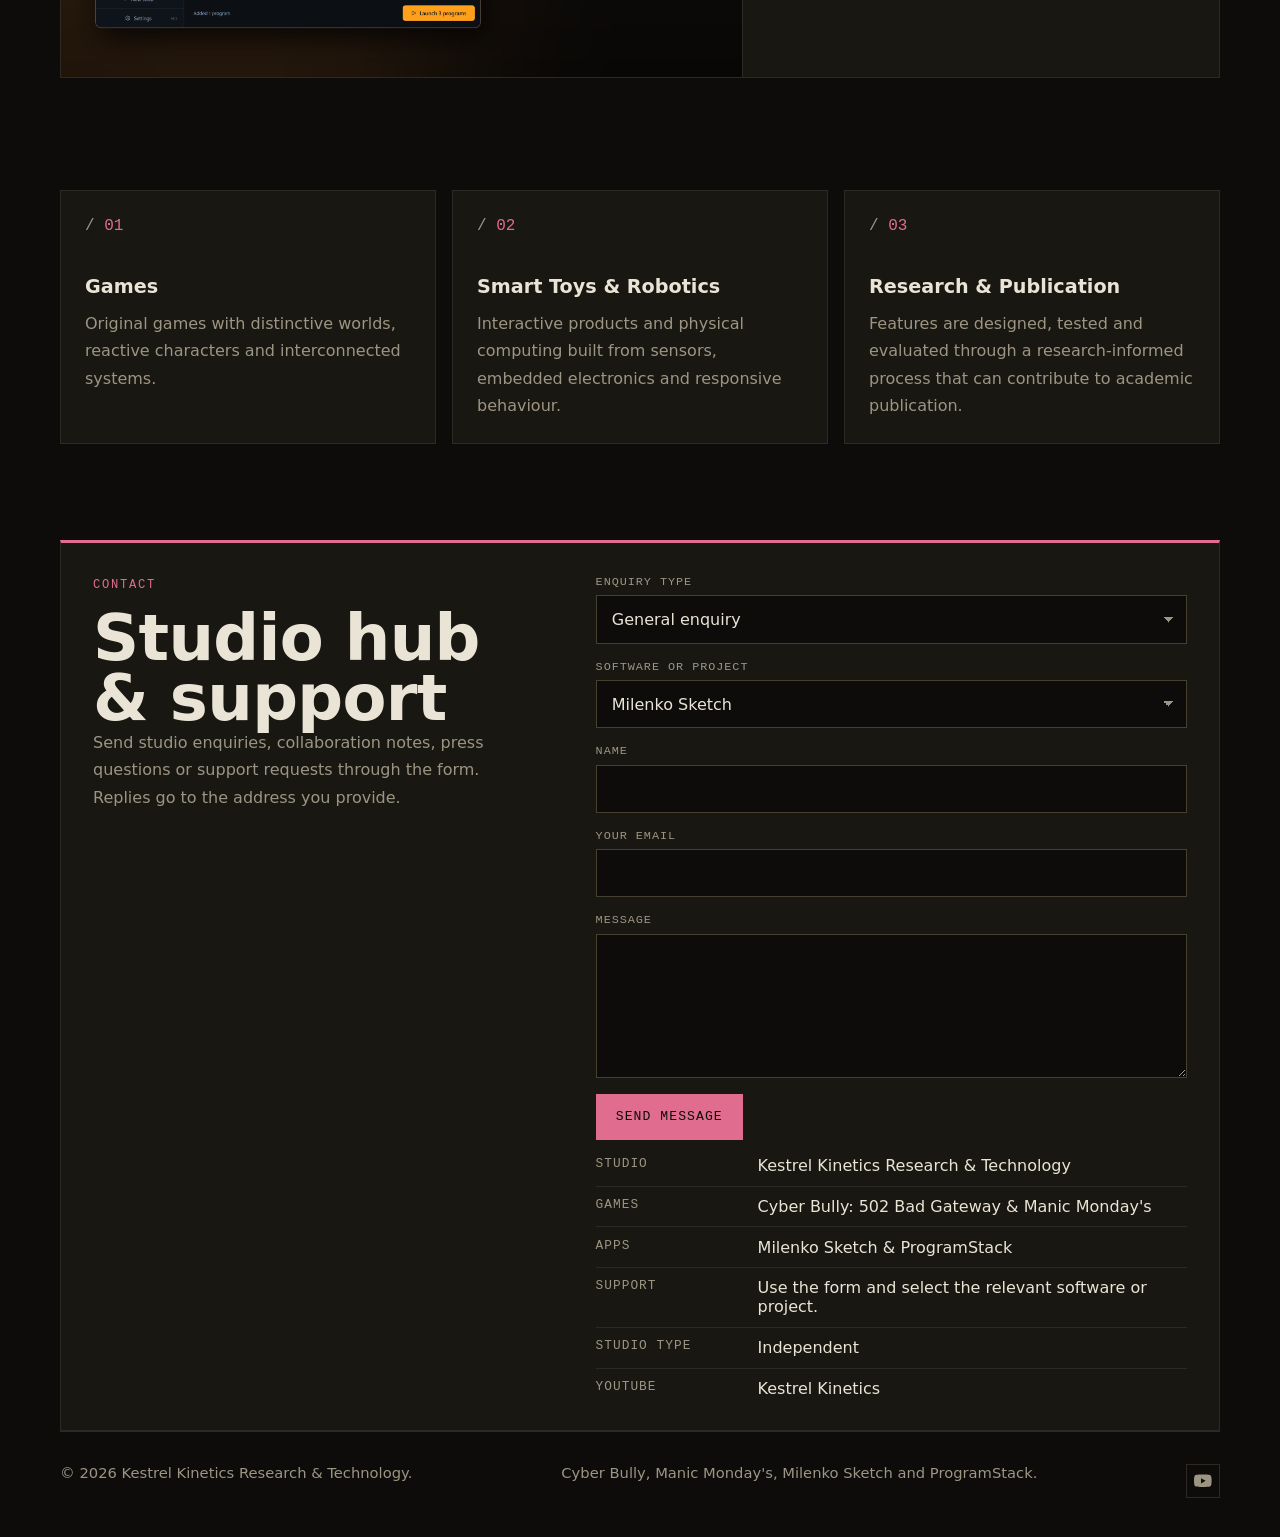
==== commit 03b7a0f1: "Add ProgramStack support and update related documentation" ====
--- a/index.html
+++ b/index.html
@@ -31,6 +31,7 @@
         <a href="cyber-bully/">Cyber Bully</a>
         <a href="manic-mondays/">Manic Monday's</a>
         <a href="milenko-sketch/">Milenko Sketch</a>
+        <a href="program-stack/">ProgramStack</a>
         <a href="#projects">Projects</a>
         <a href="#contact">Contact</a>
         <a class="social-link" href="https://www.youtube.com/channel/UCz3y3QE94tcpIeu4bHGpVcw" target="_blank" rel="noopener" aria-label="Kestrel Kinetics on YouTube">
@@ -56,6 +57,7 @@
             <a class="button button-primary" href="cyber-bully/">Cyber Bully</a>
             <a class="button button-secondary" href="manic-mondays/">Manic Monday's</a>
             <a class="button button-secondary" href="milenko-sketch/">Milenko Sketch</a>
+            <a class="button button-secondary" href="program-stack/">ProgramStack</a>
             <a class="button button-secondary" href="#projects">All projects</a>
           </div>
         </div>
@@ -104,6 +106,16 @@
               <span class="project-kicker">Desktop app</span>
               <strong>Milenko Sketch</strong>
               <span>A lightweight sketching and annotation app for drawing directly over your desktop.</span>
+            </span>
+          </a>
+          <a class="project-panel" href="program-stack/">
+            <span class="project-media">
+              <img src="assets/images/program-stack/hero.png" alt="The ProgramStack window showing a Flight Sim stack of three programs ready to launch.">
+            </span>
+            <span class="project-copy">
+              <span class="project-kicker">Windows app</span>
+              <strong>Program<wbr>Stack</strong>
+              <span>A launcher that starts an ordered stack of programs, games and links in one click.</span>
             </span>
           </a>
         </div>
@@ -147,6 +159,7 @@
               <span>Software or project</span>
               <select name="project" required>
                 <option value="Milenko Sketch">Milenko Sketch</option>
+                <option value="ProgramStack">ProgramStack</option>
                 <option value="Cyber Bully">Cyber Bully</option>
                 <option value="Manic Monday's">Manic Monday's</option>
               </select>
@@ -182,8 +195,8 @@
               <dd><a href="cyber-bully/">Cyber Bully: 502 Bad Gateway</a> &amp; <a href="manic-mondays/">Manic Monday's</a></dd>
             </div>
             <div>
-              <dt>App</dt>
-              <dd><a href="milenko-sketch/">Milenko Sketch</a></dd>
+              <dt>Apps</dt>
+              <dd><a href="milenko-sketch/">Milenko Sketch</a> &amp; <a href="program-stack/">ProgramStack</a></dd>
             </div>
             <div>
               <dt>Support</dt>
@@ -204,7 +217,7 @@
 
     <footer class="site-footer">
       <span>&copy; <span data-year>2026</span> Kestrel Kinetics Research &amp; Technology.</span>
-      <span><a href="cyber-bully/">Cyber Bully</a>, <a href="manic-mondays/">Manic Monday's</a> and <a href="milenko-sketch/">Milenko Sketch</a>.</span>
+      <span><a href="cyber-bully/">Cyber Bully</a>, <a href="manic-mondays/">Manic Monday's</a>, <a href="milenko-sketch/">Milenko Sketch</a> and <a href="program-stack/">ProgramStack</a>.</span>
       <a class="social-link" href="https://www.youtube.com/channel/UCz3y3QE94tcpIeu4bHGpVcw" target="_blank" rel="noopener" aria-label="Kestrel Kinetics on YouTube">
         <svg viewBox="0 0 24 24" aria-hidden="true" focusable="false"><path d="M23.5 6.2a3 3 0 0 0-2.1-2.1C19.4 3.5 12 3.5 12 3.5s-7.4 0-9.4.6A3 3 0 0 0 .5 6.2 31.6 31.6 0 0 0 0 12a31.6 31.6 0 0 0 .5 5.8 3 3 0 0 0 2.1 2.1c2 .6 9.4.6 9.4.6s7.4 0 9.4-.6a3 3 0 0 0 2.1-2.1A31.6 31.6 0 0 0 24 12a31.6 31.6 0 0 0-.5-5.8ZM9.6 15.6V8.4l6.3 3.6Z"/></svg>
       </a>
--- a/assets/styles.css
+++ b/assets/styles.css
@@ -12,6 +12,13 @@
   --accent-dim: #8f4257;
   --ok: #9cab7d;
   --error: #c47a68;
+  /* Sequential ramp for commit density: one hue, light to dark, validated for
+     monotone lightness and a 2:1 floor against the panel surface. */
+  --heat-0: #241f1a;
+  --heat-1: #78404e;
+  --heat-2: #9d4f65;
+  --heat-3: #c15f7b;
+  --heat-4: #e06c8f;
   --font-body: Inter, ui-sans-serif, system-ui, -apple-system, BlinkMacSystemFont, "Segoe UI", sans-serif;
   --font-mono: ui-monospace, "Cascadia Code", "Consolas", "SFMono-Regular", Menlo, monospace;
   font-family: var(--font-body);
@@ -994,6 +1001,405 @@
   font-weight: 500;
 }
 
+.sr-only {
+  position: absolute;
+  width: 1px;
+  height: 1px;
+  margin: -1px;
+  padding: 0;
+  overflow: hidden;
+  clip-path: inset(50%);
+  white-space: nowrap;
+}
+
+.development {
+  display: block;
+}
+
+.development .section-heading {
+  margin-bottom: clamp(1.75rem, 4vw, 2.75rem);
+}
+
+.development-layout {
+  display: grid;
+  grid-template-columns: minmax(0, 1.05fr) minmax(19rem, 1fr);
+  gap: clamp(1.75rem, 4vw, 3.25rem);
+  align-items: start;
+}
+
+/* Long commit subjects would otherwise set the column's minimum width and push
+   the whole section past the viewport on narrow screens. */
+.development-layout > *,
+.commit-list,
+.commit-item {
+  min-width: 0;
+}
+
+.commit-list {
+  grid-template-columns: minmax(0, 1fr);
+}
+
+/* Some commit subjects embed a full file path with no spaces; "anywhere" also
+   shrinks the min-content width, which "break-word" does not. */
+.commit-title {
+  overflow-wrap: anywhere;
+}
+
+.development-metrics {
+  position: relative;
+  border-left: 3px solid var(--accent);
+  padding-left: 1rem;
+}
+
+.metrics-status {
+  margin: 0;
+  color: var(--muted);
+  font-family: var(--font-mono);
+  font-size: 0.85rem;
+}
+
+.metrics-body {
+  display: grid;
+  gap: clamp(1.5rem, 3vw, 2.25rem);
+}
+
+.metrics-body[hidden] {
+  display: none;
+}
+
+.metric-hero-value {
+  display: block;
+  color: var(--text);
+  font-size: clamp(3rem, 7vw, 4.5rem);
+  font-weight: 800;
+  line-height: 0.95;
+  letter-spacing: -0.02em;
+}
+
+.metric-hero-label {
+  display: block;
+  margin-top: 0.4rem;
+  color: var(--muted);
+  font-family: var(--font-mono);
+  font-size: 0.74rem;
+  letter-spacing: 0.08em;
+  text-transform: uppercase;
+}
+
+.metric-tiles {
+  display: grid;
+  grid-template-columns: repeat(auto-fit, minmax(8rem, 1fr));
+  gap: 1px;
+  margin: 0;
+  border: 1px solid var(--line);
+  background: var(--line);
+}
+
+.metric-tile {
+  padding: 0.85rem 0.9rem;
+  background: var(--panel);
+}
+
+.metric-tile dt {
+  margin-bottom: 0.45rem;
+  color: var(--muted);
+  font-family: var(--font-mono);
+  font-size: 0.68rem;
+  letter-spacing: 0.08em;
+}
+
+.metric-tile dd {
+  margin: 0;
+}
+
+.metric-value {
+  display: block;
+  color: var(--text);
+  font-size: 1.6rem;
+  font-weight: 700;
+  line-height: 1.05;
+}
+
+.metric-note {
+  display: block;
+  margin-top: 0.25rem;
+  color: var(--muted);
+  font-family: var(--font-mono);
+  font-size: 0.7rem;
+  line-height: 1.4;
+}
+
+.metric-note.is-up {
+  color: var(--ok);
+}
+
+.chart {
+  display: grid;
+  gap: 0.85rem;
+  margin: 0;
+}
+
+.chart-caption {
+  display: flex;
+  flex-wrap: wrap;
+  align-items: baseline;
+  justify-content: space-between;
+  gap: 0.3rem 1rem;
+}
+
+.chart-title {
+  color: var(--text);
+  font-family: var(--font-mono);
+  font-size: 0.76rem;
+  font-weight: 500;
+  letter-spacing: 0.08em;
+  text-transform: uppercase;
+}
+
+.chart-subtitle {
+  color: var(--muted);
+  font-family: var(--font-mono);
+  font-size: 0.72rem;
+}
+
+.heatmap-scroll {
+  overflow-x: auto;
+  padding-bottom: 0.15rem;
+}
+
+.heatmap {
+  --heat-cell: clamp(9px, 1.05vw, 13px);
+  border-collapse: separate;
+  border-spacing: 3px;
+}
+
+.heatmap th {
+  padding: 0;
+  color: var(--muted);
+  font-family: var(--font-mono);
+  font-size: 0.62rem;
+  font-weight: 500;
+}
+
+.heat-weekday {
+  padding-right: 0.35rem;
+  text-align: right;
+  vertical-align: middle;
+  white-space: nowrap;
+}
+
+.heat-month {
+  position: relative;
+  height: 0.95rem;
+  text-align: left;
+}
+
+.heat-month span {
+  position: absolute;
+  bottom: 0;
+  left: 0;
+  white-space: nowrap;
+}
+
+.heat-cell {
+  width: var(--heat-cell);
+  height: var(--heat-cell);
+  padding: 0;
+  border-radius: 2px;
+  background: var(--heat-0);
+}
+
+.heat-cell.is-future {
+  background: transparent;
+}
+
+.heat-cell:hover {
+  box-shadow: 0 0 0 1px var(--text);
+}
+
+.heat-cell:focus-visible {
+  outline: 2px solid var(--text);
+  outline-offset: 1px;
+}
+
+.heat-legend {
+  display: flex;
+  align-items: center;
+  gap: 0.3rem;
+  margin: 0;
+  color: var(--muted);
+  font-family: var(--font-mono);
+  font-size: 0.68rem;
+}
+
+.heat-legend-swatch {
+  width: 11px;
+  height: 11px;
+  border-radius: 2px;
+}
+
+.heat-cell[data-level="0"],
+.heat-legend-swatch[data-level="0"] {
+  background: var(--heat-0);
+}
+
+.heat-cell[data-level="1"],
+.heat-legend-swatch[data-level="1"] {
+  background: var(--heat-1);
+}
+
+.heat-cell[data-level="2"],
+.heat-legend-swatch[data-level="2"] {
+  background: var(--heat-2);
+}
+
+.heat-cell[data-level="3"],
+.heat-legend-swatch[data-level="3"] {
+  background: var(--heat-3);
+}
+
+.heat-cell[data-level="4"],
+.heat-legend-swatch[data-level="4"] {
+  background: var(--heat-4);
+}
+
+.month-chart {
+  position: relative;
+  padding-left: 2.4rem;
+}
+
+.month-grid {
+  position: absolute;
+  top: 1.25rem;
+  right: 0;
+  bottom: 1.5rem;
+  left: 2.4rem;
+}
+
+.month-gridline {
+  position: absolute;
+  right: 0;
+  left: 0;
+  border-top: 1px solid var(--line);
+}
+
+.month-gridline.is-base {
+  bottom: 0;
+  border-top-color: var(--line-strong);
+}
+
+.month-gridline.is-top {
+  top: 0;
+}
+
+.month-gridline i {
+  position: absolute;
+  top: -0.65em;
+  right: calc(100% + 0.5rem);
+  color: var(--muted);
+  font-family: var(--font-mono);
+  font-size: 0.68rem;
+  font-style: normal;
+  font-variant-numeric: tabular-nums;
+}
+
+.month-bars,
+.month-axis {
+  display: grid;
+  grid-auto-flow: column;
+  grid-auto-columns: minmax(0, 1fr);
+  gap: 2px;
+}
+
+.month-bars {
+  position: relative;
+  height: 8.5rem;
+  /* Headroom so the peak's direct label never rides out of the plot box. */
+  padding-top: 1.25rem;
+  align-items: end;
+}
+
+.month-col {
+  position: relative;
+  display: flex;
+  height: 100%;
+  align-items: flex-end;
+  justify-content: center;
+}
+
+.month-col:focus-visible {
+  outline: 2px solid var(--text);
+  outline-offset: 2px;
+}
+
+.month-bar {
+  width: 100%;
+  max-width: 24px;
+  border-radius: 4px 4px 0 0;
+  background: var(--heat-4);
+  transition: filter 140ms ease;
+}
+
+.month-bar.has-value {
+  min-height: 3px;
+}
+
+.month-col:hover .month-bar,
+.month-col:focus-visible .month-bar {
+  filter: brightness(1.18);
+}
+
+.month-value {
+  position: absolute;
+  left: 50%;
+  transform: translateX(-50%);
+  color: var(--text);
+  font-family: var(--font-mono);
+  font-size: 0.7rem;
+  white-space: nowrap;
+}
+
+.month-axis {
+  height: 1.5rem;
+  align-items: center;
+}
+
+.month-axis span {
+  color: var(--muted);
+  font-family: var(--font-mono);
+  font-size: clamp(0.55rem, 1vw, 0.68rem);
+  text-align: center;
+}
+
+.chart-tip {
+  position: absolute;
+  z-index: 4;
+  border: 1px solid var(--line-strong);
+  padding: 0.4rem 0.6rem;
+  background: rgba(13, 12, 10, 0.96);
+  pointer-events: none;
+  transform: translate(-50%, -100%);
+  white-space: nowrap;
+}
+
+.chart-tip[hidden] {
+  display: none;
+}
+
+.chart-tip strong {
+  display: block;
+  color: var(--text);
+  font-size: 0.92rem;
+  line-height: 1.2;
+}
+
+.chart-tip span {
+  display: block;
+  color: var(--muted);
+  font-family: var(--font-mono);
+  font-size: 0.7rem;
+}
+
 .site-footer {
   display: flex;
   flex-wrap: wrap;
@@ -1023,9 +1429,14 @@
   .section-heading,
   .press-band,
   .development,
+  .development-layout,
   .systems-list article,
   .project-panel {
     grid-template-columns: 1fr;
+  }
+
+  .month-bars {
+    height: 7rem;
   }
 
   .project-copy {
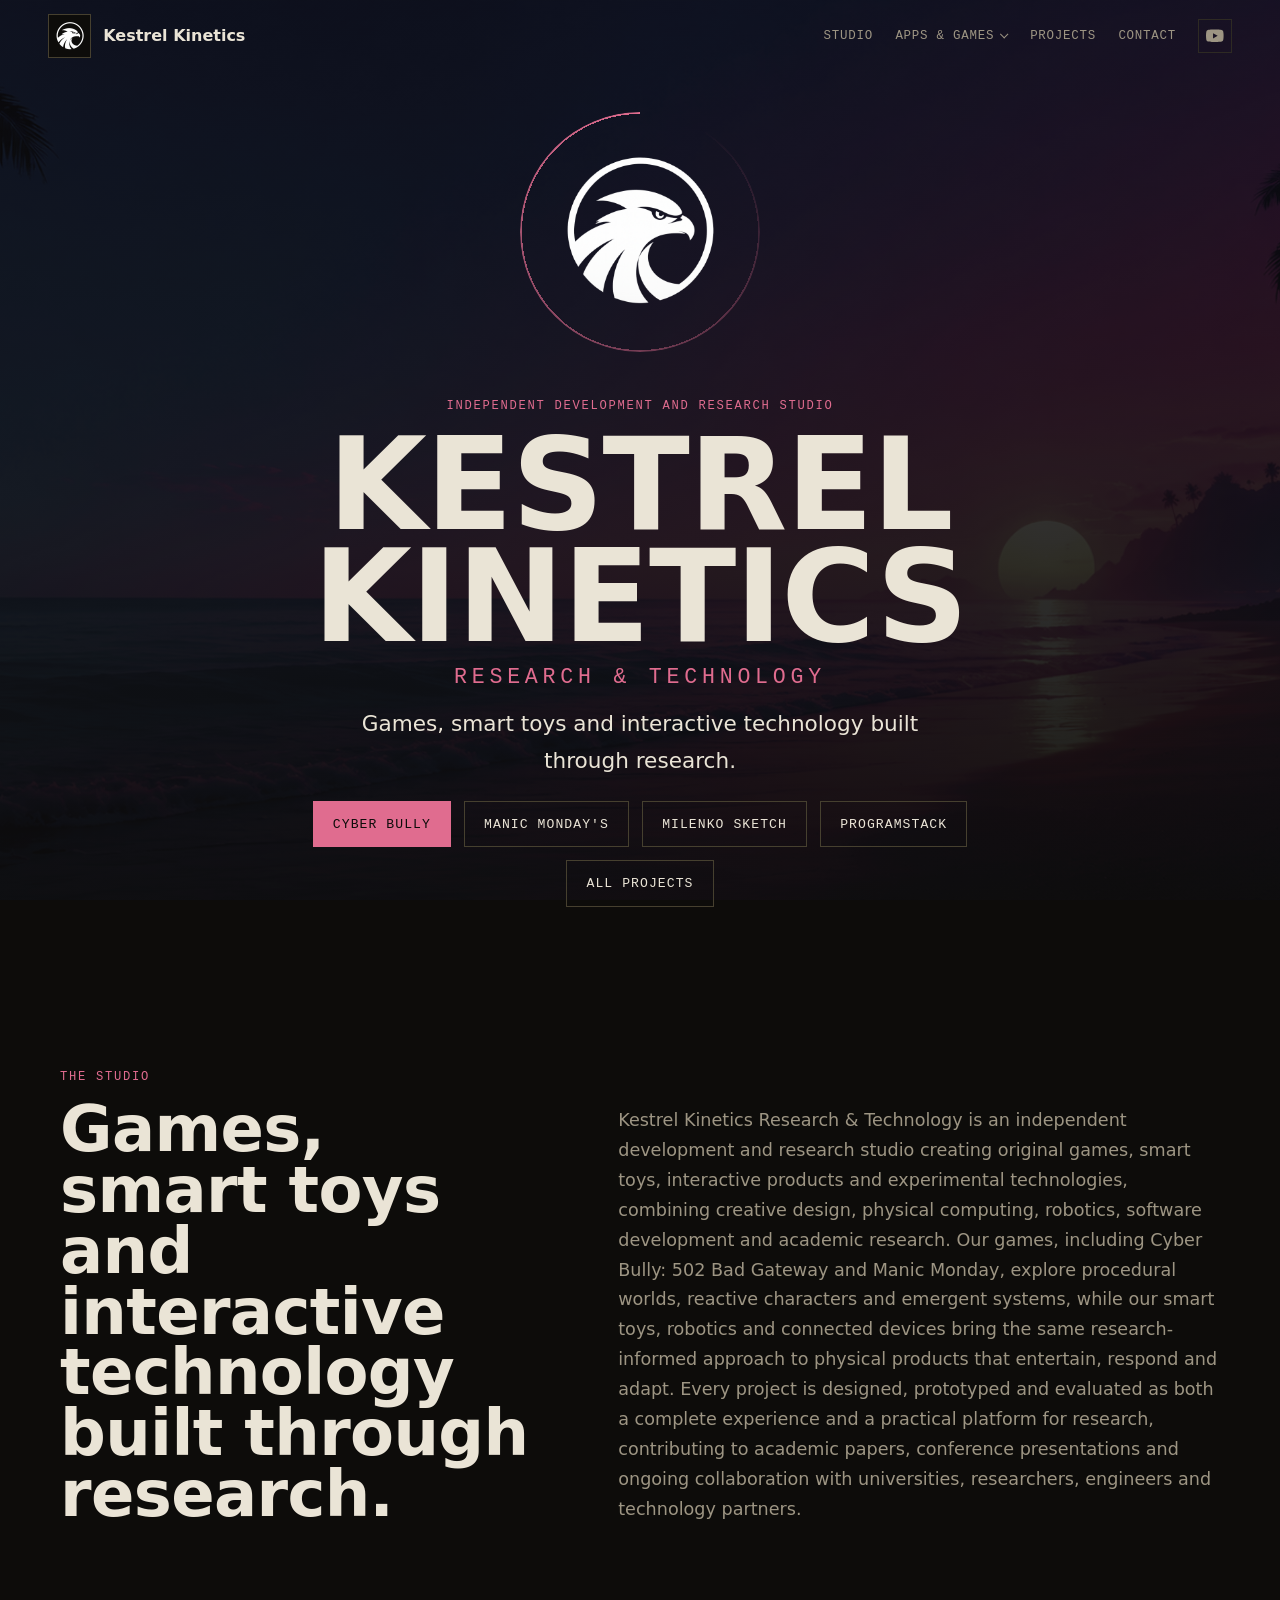
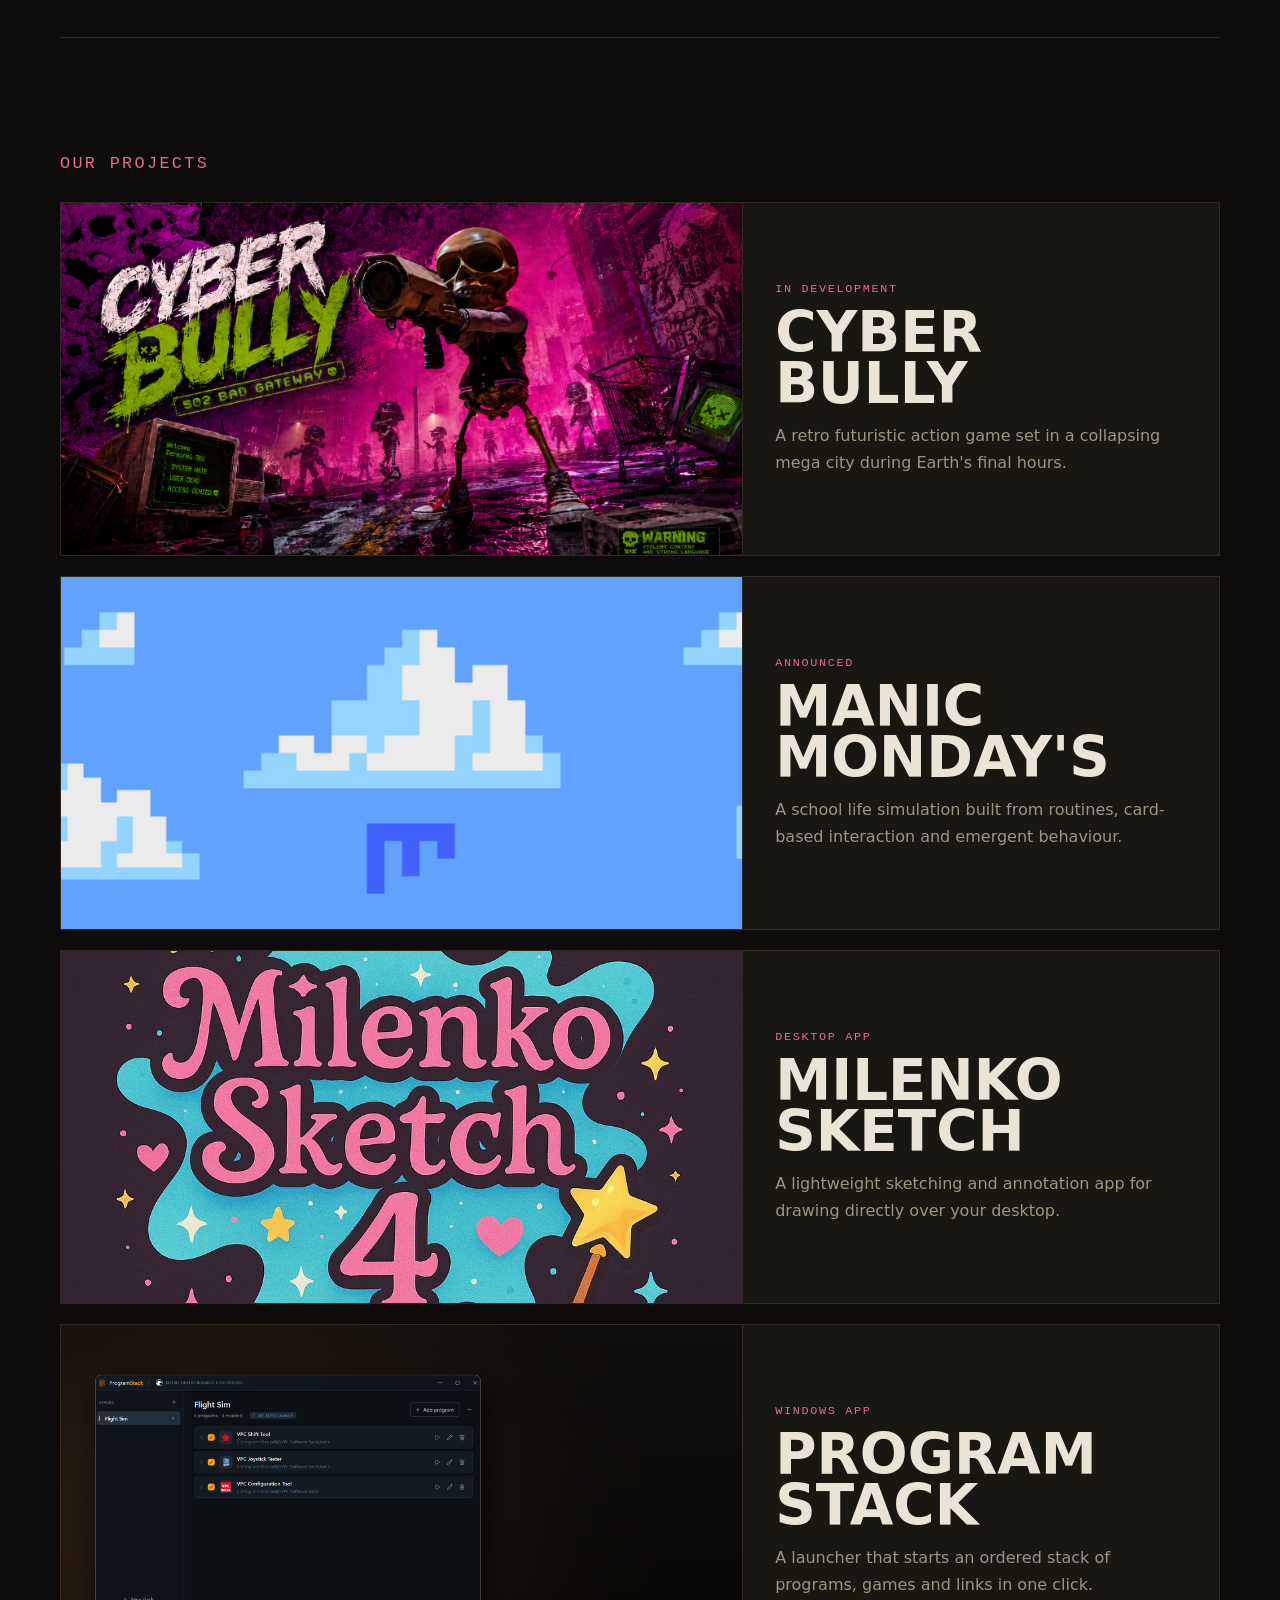
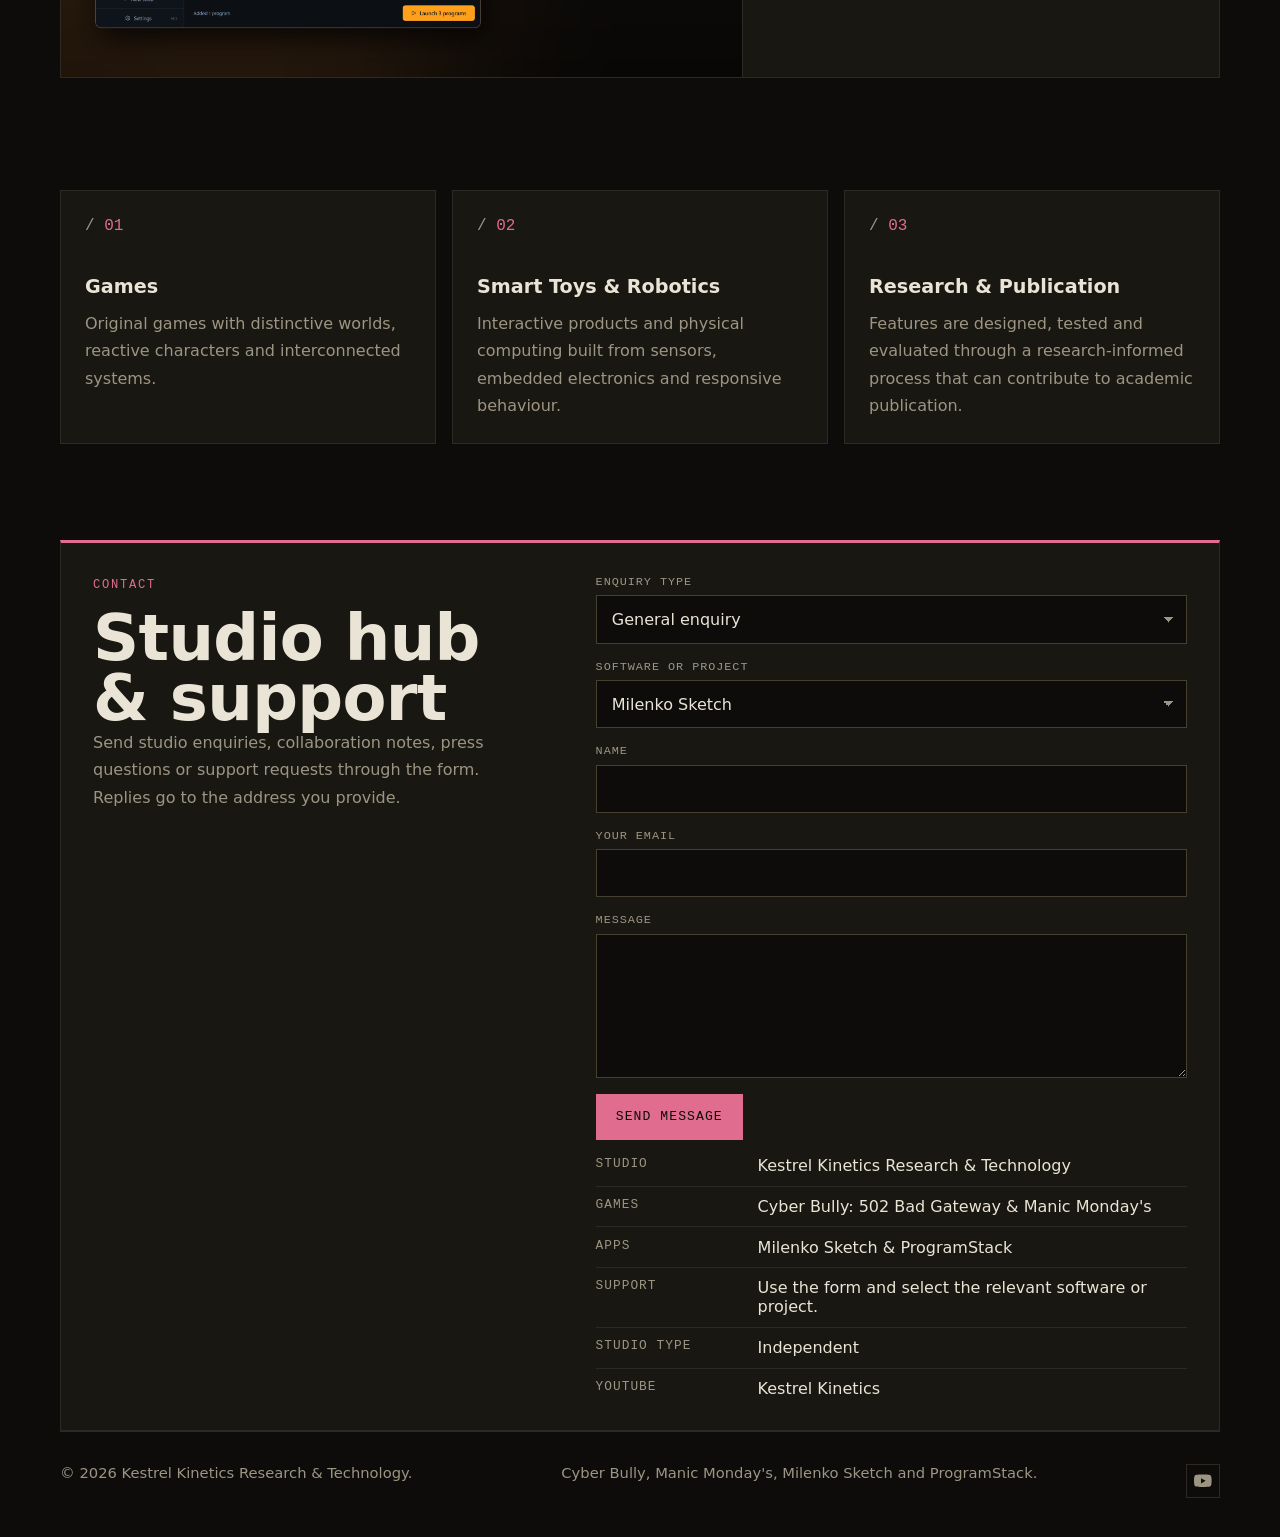
==== commit eb388160: "Implement responsive navigation menu with collapsible sections for apps and games" ====
--- a/index.html
+++ b/index.html
@@ -28,10 +28,20 @@
       </a>
       <nav class="site-nav" aria-label="Primary navigation">
         <a href="./">Studio</a>
-        <a href="cyber-bully/">Cyber Bully</a>
-        <a href="manic-mondays/">Manic Monday's</a>
-        <a href="milenko-sketch/">Milenko Sketch</a>
-        <a href="program-stack/">ProgramStack</a>
+        <div class="nav-group" data-nav-group>
+          <button class="nav-trigger" type="button" data-nav-trigger aria-expanded="false" aria-controls="nav-projects" aria-haspopup="true">
+            Apps &amp; Games
+            <span class="nav-caret" aria-hidden="true"></span>
+          </button>
+          <div class="nav-menu" id="nav-projects" data-nav-menu hidden>
+            <p class="nav-menu-heading">Games</p>
+            <a href="cyber-bully/">Cyber Bully</a>
+            <a href="manic-mondays/">Manic Monday's</a>
+            <p class="nav-menu-heading">Apps</p>
+            <a href="milenko-sketch/">Milenko Sketch</a>
+            <a href="program-stack/">ProgramStack</a>
+          </div>
+        </div>
         <a href="#projects">Projects</a>
         <a href="#contact">Contact</a>
         <a class="social-link" href="https://www.youtube.com/channel/UCz3y3QE94tcpIeu4bHGpVcw" target="_blank" rel="noopener" aria-label="Kestrel Kinetics on YouTube">
--- a/assets/styles.css
+++ b/assets/styles.css
@@ -142,6 +142,95 @@
   transition: color 160ms ease;
 }
 
+.nav-group {
+  position: relative;
+  display: inline-flex;
+  flex: 0 0 auto;
+}
+
+.nav-trigger {
+  display: inline-flex;
+  align-items: center;
+  gap: 0.45rem;
+  padding: 0;
+  border: 0;
+  background: none;
+  color: inherit;
+  cursor: pointer;
+  font: inherit;
+  letter-spacing: inherit;
+  text-transform: inherit;
+  transition: color 160ms ease;
+}
+
+.nav-trigger:hover,
+.nav-trigger:focus-visible,
+.nav-trigger[aria-expanded="true"] {
+  color: var(--accent);
+}
+
+.nav-caret {
+  width: 0.4rem;
+  height: 0.4rem;
+  flex: 0 0 auto;
+  border-right: 1px solid currentColor;
+  border-bottom: 1px solid currentColor;
+  transform: translateY(-0.1rem) rotate(45deg);
+  transition: transform 160ms ease;
+}
+
+.nav-trigger[aria-expanded="true"] .nav-caret {
+  transform: translateY(0.08rem) rotate(-135deg);
+}
+
+.nav-menu {
+  position: absolute;
+  top: calc(100% + 1rem);
+  right: 0;
+  z-index: 30;
+  display: grid;
+  min-width: 14rem;
+  padding: 0.9rem 0.65rem 0.75rem;
+  border: 1px solid var(--line-strong);
+  background: var(--panel-solid);
+  box-shadow: 0 20px 44px rgba(0, 0, 0, 0.58);
+}
+
+.nav-menu[hidden] {
+  display: none;
+}
+
+.nav-menu-heading {
+  margin: 0.9rem 0 0.35rem;
+  padding: 0 0.7rem;
+  color: var(--accent);
+  font-size: 0.68rem;
+  letter-spacing: 0.18em;
+}
+
+.nav-menu-heading:first-child {
+  margin-top: 0;
+}
+
+.nav-menu a {
+  padding: 0.45rem 0.7rem;
+  border-left: 2px solid transparent;
+  color: var(--text);
+  white-space: nowrap;
+}
+
+.site-nav .nav-menu a:hover,
+.site-nav .nav-menu a:focus-visible {
+  border-left-color: var(--accent);
+  background: rgba(224, 108, 143, 0.08);
+  color: var(--accent);
+}
+
+.site-nav .nav-menu a[aria-current="page"] {
+  border-left-color: var(--line-strong);
+  color: var(--muted);
+}
+
 .social-link {
   display: inline-flex;
   flex: 0 0 auto;
@@ -1420,9 +1509,15 @@
 
   .site-nav {
     width: 100%;
+    flex-wrap: wrap;
     justify-content: flex-start;
-    overflow-x: auto;
+    row-gap: 0.5rem;
     padding-bottom: 0.1rem;
+  }
+
+  .nav-menu {
+    right: auto;
+    left: 0;
   }
 
   .split,
